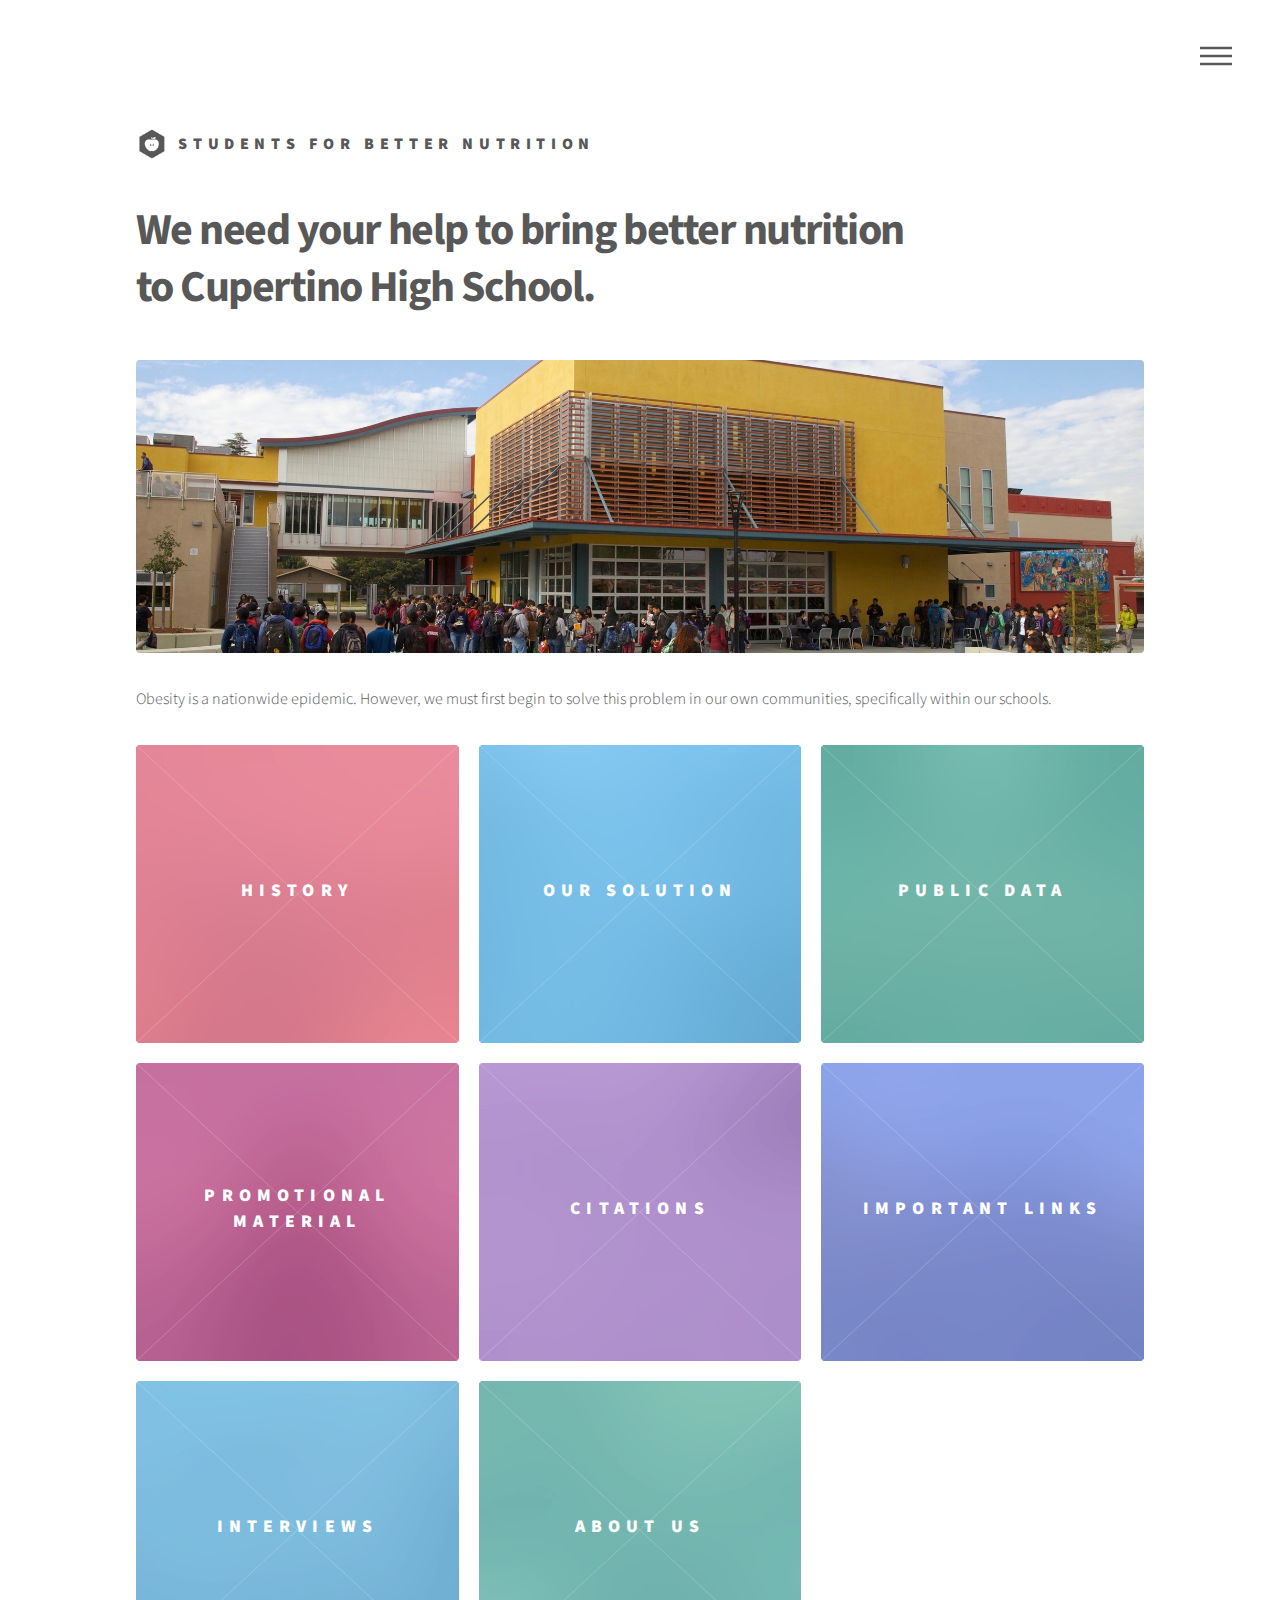
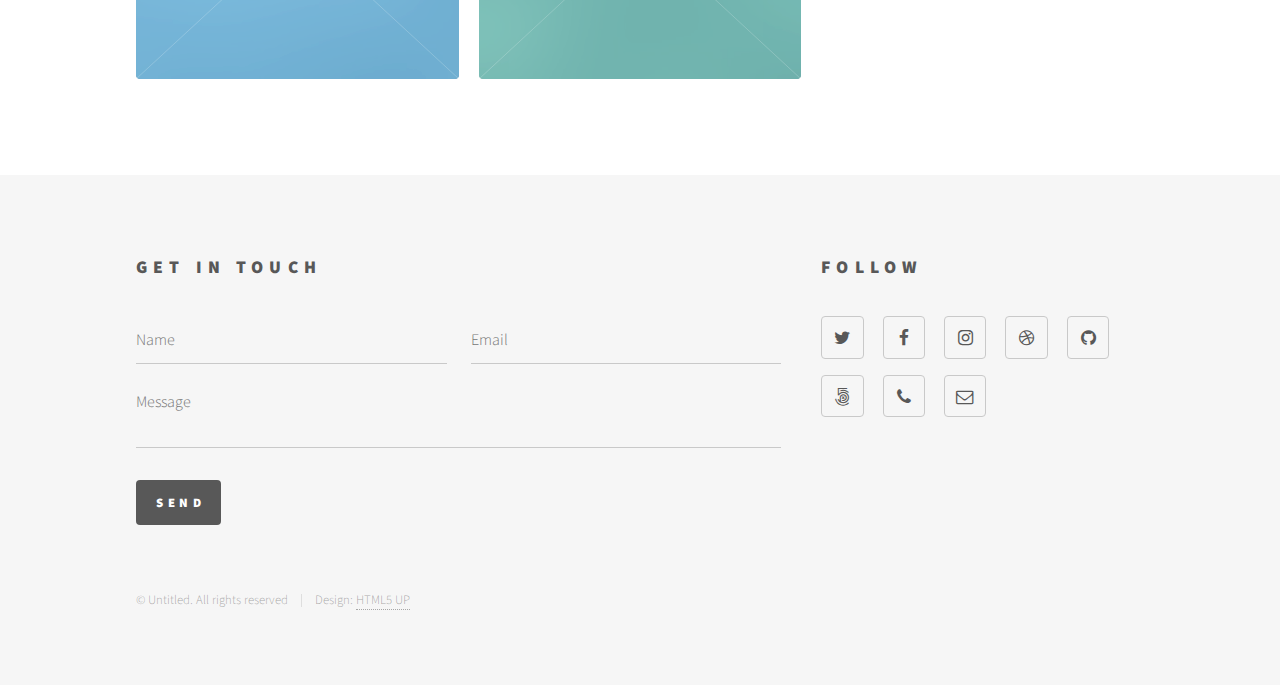
==== index.html @ 85dcbeb6 "first commit" ====
<!DOCTYPE HTML>
<!--
	Phantom by HTML5 UP
	html5up.net | @ajlkn
	Free for personal and commercial use under the CCA 3.0 license (html5up.net/license)
-->
<html>
	<head>
		<title>Students for Better Nutrition</title>
		<meta charset="utf-8" />
		<meta name="viewport" content="width=device-width, initial-scale=1, user-scalable=no" />
		<link rel="stylesheet" href="assets/css/main.css" />
		<noscript><link rel="stylesheet" href="assets/css/noscript.css" /></noscript>
	</head>
	<body class="is-preload">
		<!-- Wrapper -->
			<div id="wrapper">

				<!-- Header -->
					<header id="header">
						<div class="inner">

							<!-- Logo -->
								<a href="index.html" class="logo">
									<span class="symbol"><img src="images/logo.png" alt="" /></span><span class="title">Students for Better Nutrition</span>
								</a>

							<!-- Nav -->
								<nav>
									<ul>
										<li><a href="#menu">Menu</a></li>
									</ul>
								</nav>

						</div>
					</header>

				<!-- Menu -->
					<nav id="menu">
						<h2>Menu</h2>
						<ul>
							<li><a href="index.html">Home</a></li>
							<li><a href="generic.html">Ipsum veroeros</a></li>
							<li><a href="generic.html">Tempus etiam</a></li>
							<li><a href="generic.html">Consequat dolor</a></li>
							<li><a href="elements.html">Elements</a></li>
						</ul>
					</nav>

				<!-- Main -->
					<div id="main">
						<div class="inner">
							<header>
								<h1>We need your help to bring better nutrition<br />
								to Cupertino High School. </h1>
								<span class="image main"><img src="images/tino.jpg" alt="" /></span>
								<p>Obesity is a nationwide epidemic. However, we must first begin to solve this problem in our own communities, specifically within our schools.</p>
							</header>
							<section class="tiles">
								<article class="style1">
									<span class="image">
										<img src="images/pic01.jpg" alt="" />
									</span>
									<a href="generic.html">
										<h2>History</h2>
										<div class="content">
											<p>Even as a world leader, we fail to equip our schools with proper nutrition to ensure young, bright minds and bodies. Poor nutition is not a recent development in the United States.</p>
										</div>
									</a>
								</article>
								<article class="style2">
									<span class="image">
										<img src="images/pic02.jpg" alt="" />
									</span>
									<a href="generic.html">
										<h2>Our Solution</h2>
										<div class="content">
											<p>We present our plan to engage students in their own health and take control of their future.</p>
										</div>
									</a>
								</article>
								<article class="style3">
									<span class="image">
										<img src="images/pic03.jpg" alt="" />
									</span>
									<a href="generic.html">
										<h2>Public Data</h2>
										<div class="content">
											<p>Our polling data is public and paints a picture of why nutrition is a critical issue in our community.</p>
										</div>
									</a>
								</article>
								<article class="style4">
									<span class="image">
										<img src="images/pic04.jpg" alt="" />
									</span>
									<a href="generic.html">
										<h2>Promotional Material</h2>
										<div class="content">
											<p>Graphics, videos, and images to promote the engagement of good nutritional habits.</p>
										</div>
									</a>
								</article>
								<article class="style5">
									<span class="image">
										<img src="images/pic05.jpg" alt="" />
									</span>
									<a href="generic.html">
										<h2>Citations</h2>
										<div class="content">
											<p></p>
										</div>
									</a>
								</article>
								<article class="style6">
									<span class="image">
										<img src="images/pic06.jpg" alt="" />
									</span>
									<a href="generic.html">
										<h2>Important Links</h2>
										<div class="content">
											<p>Webpages that can keep you informed about this crisis.</p>
										</div>
									</a>
								</article>
								<article class="style2">
									<span class="image">
										<img src="images/pic07.jpg" alt="" />
									</span>
									<a href="generic.html">
										<h2>Interviews</h2>
										<div class="content">
											<p>Information from reputable sources about nutrition in Cupertino High School.</p>
										</div>
									</a>
								</article>
								<article class="style3">
									<span class="image">
										<img src="images/pic08.jpg" alt="" />
									</span>
									<a href="generic.html">
										<h2>About Us</h2>
										<div class="content">
											<p>The faces behind this civic initiative.</p>
										</div>
									</a>
								</article>
							</section>
						</div>
					</div>

				<!-- Footer -->
					<footer id="footer">
						<div class="inner">
							<section>
								<h2>Get in touch</h2>
								<form method="post" action="#">
									<div class="fields">
										<div class="field half">
											<input type="text" name="name" id="name" placeholder="Name" />
										</div>
										<div class="field half">
											<input type="email" name="email" id="email" placeholder="Email" />
										</div>
										<div class="field">
											<textarea name="message" id="message" placeholder="Message"></textarea>
										</div>
									</div>
									<ul class="actions">
										<li><input type="submit" value="Send" class="primary" /></li>
									</ul>
								</form>
							</section>
							<section>
								<h2>Follow</h2>
								<ul class="icons">
									<li><a href="#" class="icon style2 fa-twitter"><span class="label">Twitter</span></a></li>
									<li><a href="#" class="icon style2 fa-facebook"><span class="label">Facebook</span></a></li>
									<li><a href="#" class="icon style2 fa-instagram"><span class="label">Instagram</span></a></li>
									<li><a href="#" class="icon style2 fa-dribbble"><span class="label">Dribbble</span></a></li>
									<li><a href="#" class="icon style2 fa-github"><span class="label">GitHub</span></a></li>
									<li><a href="#" class="icon style2 fa-500px"><span class="label">500px</span></a></li>
									<li><a href="#" class="icon style2 fa-phone"><span class="label">Phone</span></a></li>
									<li><a href="#" class="icon style2 fa-envelope-o"><span class="label">Email</span></a></li>
								</ul>
							</section>
							<ul class="copyright">
								<li>&copy; Untitled. All rights reserved</li><li>Design: <a href="http://html5up.net">HTML5 UP</a></li>
							</ul>
						</div>
					</footer>

			</div>

		<!-- Scripts -->
			<script src="assets/js/jquery.min.js"></script>
			<script src="assets/js/browser.min.js"></script>
			<script src="assets/js/breakpoints.min.js"></script>
			<script src="assets/js/util.js"></script>
			<script src="assets/js/main.js"></script>

	</body>
</html>
---- assets/css/main.css ----
@import url(font-awesome.min.css);
@import url("https://fonts.googleapis.com/css?family=Source+Sans+Pro:300,700,900");

/*
	Phantom by HTML5 UP
	html5up.net | @ajlkn
	Free for personal and commercial use under the CCA 3.0 license (html5up.net/license)
*/

html, body, div, span, applet, object,
iframe, h1, h2, h3, h4, h5, h6, p, blockquote,
pre, a, abbr, acronym, address, big, cite,
code, del, dfn, em, img, ins, kbd, q, s, samp,
small, strike, strong, sub, sup, tt, var, b,
u, i, center, dl, dt, dd, ol, ul, li, fieldset,
form, label, legend, table, caption, tbody,
tfoot, thead, tr, th, td, article, aside,
canvas, details, embed, figure, figcaption,
footer, header, hgroup, menu, nav, output, ruby,
section, summary, time, mark, audio, video {
	margin: 0;
	padding: 0;
	border: 0;
	font-size: 100%;
	font: inherit;
	vertical-align: baseline;}

article, aside, details, figcaption, figure,
footer, header, hgroup, menu, nav, section {
	display: block;}

body {
	line-height: 1;
}

ol, ul {
	list-style: none;
}

blockquote, q {
	quotes: none;
}

	blockquote:before, blockquote:after, q:before, q:after {
		content: '';
		content: none;
	}

table {
	border-collapse: collapse;
	border-spacing: 0;
}

body {
	-webkit-text-size-adjust: none;
}

mark {
	background-color: transparent;
	color: inherit;
}

input::-moz-focus-inner {
	border: 0;
	padding: 0;
}

input, select, textarea {
	-moz-appearance: none;
	-webkit-appearance: none;
	-ms-appearance: none;
	appearance: none;
}

/* Basic */

	@-ms-viewport {
		width: device-width;
	}

	body {
		-ms-overflow-style: scrollbar;
	}

	@media screen and (max-width: 480px) {

		html, body {
			min-width: 320px;
		}

	}

	html {
		box-sizing: border-box;
	}

	*, *:before, *:after {
		box-sizing: inherit;
	}

	body {
		background: #ffffff;
	}

		body.is-preload *, body.is-preload *:before, body.is-preload *:after {
			-moz-animation: none !important;
			-webkit-animation: none !important;
			-ms-animation: none !important;
			animation: none !important;
			-moz-transition: none !important;
			-webkit-transition: none !important;
			-ms-transition: none !important;
			transition: none !important;
		}

/* Type */

	body, input, select, textarea {
		color: #585858;
		font-family: "Source Sans Pro", Helvetica, sans-serif;
		font-size: 16pt;
		font-weight: 300;
		line-height: 1.75;
	}

		@media screen and (max-width: 1680px) {

			body, input, select, textarea {
				font-size: 14pt;
			}

		}

		@media screen and (max-width: 1280px) {

			body, input, select, textarea {
				font-size: 12pt;
			}

		}

	a {
		-moz-transition: border-bottom-color 0.2s ease, color 0.2s ease;
		-webkit-transition: border-bottom-color 0.2s ease, color 0.2s ease;
		-ms-transition: border-bottom-color 0.2s ease, color 0.2s ease;
		transition: border-bottom-color 0.2s ease, color 0.2s ease;
		text-decoration: none;
		color: #585858;
		border-bottom: dotted 1px rgba(88, 88, 88, 0.5);
	}

		a:hover {
			border-bottom-color: transparent;
			color: #c23616 !important;
		}

	strong, b {
		font-weight: 900;
	}

	em, i {
		font-style: italic;
	}

	p {
		margin: 0 0 2em 0;
	}

	h1 {
		font-size: 2.75em;
		font-weight: 700;
		line-height: 1.3;
		margin: 0 0 1em 0;
		letter-spacing: -0.035em;
	}

		h1 a {
			color: inherit;
		}

		@media screen and (max-width: 736px) {

			h1 {
				font-size: 2em;
				margin: 0 0 1em 0;
			}

		}

		@media screen and (max-width: 360px) {

			h1 {
				font-size: 1.75em;
			}

		}

	h2, h3, h4, h5, h6 {
		font-weight: 900;
		line-height: 1.5;
		margin: 0 0 2em 0;
		text-transform: uppercase;
		letter-spacing: 0.35em;
	}

		h2 a, h3 a, h4 a, h5 a, h6 a {
			color: inherit;
		}

	h2 {
		font-size: 1.1em;
	}

	h3 {
		font-size: 1em;
	}

	h4 {
		font-size: 0.8em;
	}

	h5 {
		font-size: 0.8em;
	}

	h6 {
		font-size: 0.8em;
	}

	@media screen and (max-width: 980px) {

		h1 br, h2 br, h3 br, h4 br, h5 br, h6 br {
			display: none;
		}

	}

	@media screen and (max-width: 736px) {

		h2 {
			font-size: 1em;
		}

		h3 {
			font-size: 0.8em;
		}

	}

	sub {
		font-size: 0.8em;
		position: relative;
		top: 0.5em;
	}

	sup {
		font-size: 0.8em;
		position: relative;
		top: -0.5em;
	}

	blockquote {
		border-left: solid 4px #c9c9c9;
		font-style: italic;
		margin: 0 0 2em 0;
		padding: 0.5em 0 0.5em 2em;
	}

	code {
		background: rgba(144, 144, 144, 0.075);
		border-radius: 4px;
		border: solid 1px #c9c9c9;
		font-family: "Courier New", monospace;
		font-size: 0.9em;
		margin: 0 0.25em;
		padding: 0.25em 0.65em;
	}

	pre {
		-webkit-overflow-scrolling: touch;
		font-family: "Courier New", monospace;
		font-size: 0.9em;
		margin: 0 0 2em 0;
	}

		pre code {
			display: block;
			line-height: 1.75;
			padding: 1em 1.5em;
			overflow-x: auto;
		}

	hr {
		border: 0;
		border-bottom: solid 1px #c9c9c9;
		margin: 2em 0;
	}

		hr.major {
			margin: 3em 0;
		}

	.align-left {
		text-align: left;
	}

	.align-center {
		text-align: center;
	}

	.align-right {
		text-align: right;
	}

/* Row */

	.row {
		display: flex;
		flex-wrap: wrap;
		box-sizing: border-box;
		align-items: stretch;
	}

		.row > * {
			box-sizing: border-box;
		}

		.row.gtr-uniform > * > :last-child {
			margin-bottom: 0;
		}

		.row.aln-left {
			justify-content: flex-start;
		}

		.row.aln-center {
			justify-content: center;
		}

		.row.aln-right {
			justify-content: flex-end;
		}

		.row.aln-top {
			align-items: flex-start;
		}

		.row.aln-middle {
			align-items: center;
		}

		.row.aln-bottom {
			align-items: flex-end;
		}

		.row > .imp {
			order: -1;
		}

		.row > .col-1 {
			width: 8.3333333333%;
		}

		.row > .off-1 {
			margin-left: 8.3333333333%;
		}

		.row > .col-2 {
			width: 16.6666666667%;
		}

		.row > .off-2 {
			margin-left: 16.6666666667%;
		}

		.row > .col-3 {
			width: 25%;
		}

		.row > .off-3 {
			margin-left: 25%;
		}

		.row > .col-4 {
			width: 33.3333333333%;
		}

		.row > .off-4 {
			margin-left: 33.3333333333%;
		}

		.row > .col-5 {
			width: 41.6666666667%;
		}

		.row > .off-5 {
			margin-left: 41.6666666667%;
		}

		.row > .col-6 {
			width: 50%;
		}

		.row > .off-6 {
			margin-left: 50%;
		}

		.row > .col-7 {
			width: 58.3333333333%;
		}

		.row > .off-7 {
			margin-left: 58.3333333333%;
		}

		.row > .col-8 {
			width: 66.6666666667%;
		}

		.row > .off-8 {
			margin-left: 66.6666666667%;
		}

		.row > .col-9 {
			width: 75%;
		}

		.row > .off-9 {
			margin-left: 75%;
		}

		.row > .col-10 {
			width: 83.3333333333%;
		}

		.row > .off-10 {
			margin-left: 83.3333333333%;
		}

		.row > .col-11 {
			width: 91.6666666667%;
		}

		.row > .off-11 {
			margin-left: 91.6666666667%;
		}

		.row > .col-12 {
			width: 100%;
		}

		.row > .off-12 {
			margin-left: 100%;
		}

		.row.gtr-0 {
			margin-top: 0;
			margin-left: 0em;
		}

			.row.gtr-0 > * {
				padding: 0 0 0 0em;
			}

			.row.gtr-0.gtr-uniform {
				margin-top: 0em;
			}

				.row.gtr-0.gtr-uniform > * {
					padding-top: 0em;
				}

		.row.gtr-25 {
			margin-top: 0;
			margin-left: -0.5em;
		}

			.row.gtr-25 > * {
				padding: 0 0 0 0.5em;
			}

			.row.gtr-25.gtr-uniform {
				margin-top: -0.5em;
			}

				.row.gtr-25.gtr-uniform > * {
					padding-top: 0.5em;
				}

		.row.gtr-50 {
			margin-top: 0;
			margin-left: -1em;
		}

			.row.gtr-50 > * {
				padding: 0 0 0 1em;
			}

			.row.gtr-50.gtr-uniform {
				margin-top: -1em;
			}

				.row.gtr-50.gtr-uniform > * {
					padding-top: 1em;
				}

		.row {
			margin-top: 0;
			margin-left: -2em;
		}

			.row > * {
				padding: 0 0 0 2em;
			}

			.row.gtr-uniform {
				margin-top: -2em;
			}

				.row.gtr-uniform > * {
					padding-top: 2em;
				}

		.row.gtr-150 {
			margin-top: 0;
			margin-left: -3em;
		}

			.row.gtr-150 > * {
				padding: 0 0 0 3em;
			}

			.row.gtr-150.gtr-uniform {
				margin-top: -3em;
			}

				.row.gtr-150.gtr-uniform > * {
					padding-top: 3em;
				}

		.row.gtr-200 {
			margin-top: 0;
			margin-left: -4em;
		}

			.row.gtr-200 > * {
				padding: 0 0 0 4em;
			}

			.row.gtr-200.gtr-uniform {
				margin-top: -4em;
			}

				.row.gtr-200.gtr-uniform > * {
					padding-top: 4em;
				}

		@media screen and (max-width: 1680px) {

			.row {
				display: flex;
				flex-wrap: wrap;
				box-sizing: border-box;
				align-items: stretch;
			}

				.row > * {
					box-sizing: border-box;
				}

				.row.gtr-uniform > * > :last-child {
					margin-bottom: 0;
				}

				.row.aln-left {
					justify-content: flex-start;
				}

				.row.aln-center {
					justify-content: center;
				}

				.row.aln-right {
					justify-content: flex-end;
				}

				.row.aln-top {
					align-items: flex-start;
				}

				.row.aln-middle {
					align-items: center;
				}

				.row.aln-bottom {
					align-items: flex-end;
				}

				.row > .imp-xlarge {
					order: -1;
				}

				.row > .col-1-xlarge {
					width: 8.3333333333%;
				}

				.row > .off-1-xlarge {
					margin-left: 8.3333333333%;
				}

				.row > .col-2-xlarge {
					width: 16.6666666667%;
				}

				.row > .off-2-xlarge {
					margin-left: 16.6666666667%;
				}

				.row > .col-3-xlarge {
					width: 25%;
				}

				.row > .off-3-xlarge {
					margin-left: 25%;
				}

				.row > .col-4-xlarge {
					width: 33.3333333333%;
				}

				.row > .off-4-xlarge {
					margin-left: 33.3333333333%;
				}

				.row > .col-5-xlarge {
					width: 41.6666666667%;
				}

				.row > .off-5-xlarge {
					margin-left: 41.6666666667%;
				}

				.row > .col-6-xlarge {
					width: 50%;
				}

				.row > .off-6-xlarge {
					margin-left: 50%;
				}

				.row > .col-7-xlarge {
					width: 58.3333333333%;
				}

				.row > .off-7-xlarge {
					margin-left: 58.3333333333%;
				}

				.row > .col-8-xlarge {
					width: 66.6666666667%;
				}

				.row > .off-8-xlarge {
					margin-left: 66.6666666667%;
				}

				.row > .col-9-xlarge {
					width: 75%;
				}

				.row > .off-9-xlarge {
					margin-left: 75%;
				}

				.row > .col-10-xlarge {
					width: 83.3333333333%;
				}

				.row > .off-10-xlarge {
					margin-left: 83.3333333333%;
				}

				.row > .col-11-xlarge {
					width: 91.6666666667%;
				}

				.row > .off-11-xlarge {
					margin-left: 91.6666666667%;
				}

				.row > .col-12-xlarge {
					width: 100%;
				}

				.row > .off-12-xlarge {
					margin-left: 100%;
				}

				.row.gtr-0 {
					margin-top: 0;
					margin-left: 0em;
				}

					.row.gtr-0 > * {
						padding: 0 0 0 0em;
					}

					.row.gtr-0.gtr-uniform {
						margin-top: 0em;
					}

						.row.gtr-0.gtr-uniform > * {
							padding-top: 0em;
						}

				.row.gtr-25 {
					margin-top: 0;
					margin-left: -0.5em;
				}

					.row.gtr-25 > * {
						padding: 0 0 0 0.5em;
					}

					.row.gtr-25.gtr-uniform {
						margin-top: -0.5em;
					}

						.row.gtr-25.gtr-uniform > * {
							padding-top: 0.5em;
						}

				.row.gtr-50 {
					margin-top: 0;
					margin-left: -1em;
				}

					.row.gtr-50 > * {
						padding: 0 0 0 1em;
					}

					.row.gtr-50.gtr-uniform {
						margin-top: -1em;
					}

						.row.gtr-50.gtr-uniform > * {
							padding-top: 1em;
						}

				.row {
					margin-top: 0;
					margin-left: -2em;
				}

					.row > * {
						padding: 0 0 0 2em;
					}

					.row.gtr-uniform {
						margin-top: -2em;
					}

						.row.gtr-uniform > * {
							padding-top: 2em;
						}

				.row.gtr-150 {
					margin-top: 0;
					margin-left: -3em;
				}

					.row.gtr-150 > * {
						padding: 0 0 0 3em;
					}

					.row.gtr-150.gtr-uniform {
						margin-top: -3em;
					}

						.row.gtr-150.gtr-uniform > * {
							padding-top: 3em;
						}

				.row.gtr-200 {
					margin-top: 0;
					margin-left: -4em;
				}

					.row.gtr-200 > * {
						padding: 0 0 0 4em;
					}

					.row.gtr-200.gtr-uniform {
						margin-top: -4em;
					}

						.row.gtr-200.gtr-uniform > * {
							padding-top: 4em;
						}

		}

		@media screen and (max-width: 1280px) {

			.row {
				display: flex;
				flex-wrap: wrap;
				box-sizing: border-box;
				align-items: stretch;
			}

				.row > * {
					box-sizing: border-box;
				}

				.row.gtr-uniform > * > :last-child {
					margin-bottom: 0;
				}

				.row.aln-left {
					justify-content: flex-start;
				}

				.row.aln-center {
					justify-content: center;
				}

				.row.aln-right {
					justify-content: flex-end;
				}

				.row.aln-top {
					align-items: flex-start;
				}

				.row.aln-middle {
					align-items: center;
				}

				.row.aln-bottom {
					align-items: flex-end;
				}

				.row > .imp-large {
					order: -1;
				}

				.row > .col-1-large {
					width: 8.3333333333%;
				}

				.row > .off-1-large {
					margin-left: 8.3333333333%;
				}

				.row > .col-2-large {
					width: 16.6666666667%;
				}

				.row > .off-2-large {
					margin-left: 16.6666666667%;
				}

				.row > .col-3-large {
					width: 25%;
				}

				.row > .off-3-large {
					margin-left: 25%;
				}

				.row > .col-4-large {
					width: 33.3333333333%;
				}

				.row > .off-4-large {
					margin-left: 33.3333333333%;
				}

				.row > .col-5-large {
					width: 41.6666666667%;
				}

				.row > .off-5-large {
					margin-left: 41.6666666667%;
				}

				.row > .col-6-large {
					width: 50%;
				}

				.row > .off-6-large {
					margin-left: 50%;
				}

				.row > .col-7-large {
					width: 58.3333333333%;
				}

				.row > .off-7-large {
					margin-left: 58.3333333333%;
				}

				.row > .col-8-large {
					width: 66.6666666667%;
				}

				.row > .off-8-large {
					margin-left: 66.6666666667%;
				}

				.row > .col-9-large {
					width: 75%;
				}

				.row > .off-9-large {
					margin-left: 75%;
				}

				.row > .col-10-large {
					width: 83.3333333333%;
				}

				.row > .off-10-large {
					margin-left: 83.3333333333%;
				}

				.row > .col-11-large {
					width: 91.6666666667%;
				}

				.row > .off-11-large {
					margin-left: 91.6666666667%;
				}

				.row > .col-12-large {
					width: 100%;
				}

				.row > .off-12-large {
					margin-left: 100%;
				}

				.row.gtr-0 {
					margin-top: 0;
					margin-left: 0em;
				}

					.row.gtr-0 > * {
						padding: 0 0 0 0em;
					}

					.row.gtr-0.gtr-uniform {
						margin-top: 0em;
					}

						.row.gtr-0.gtr-uniform > * {
							padding-top: 0em;
						}

				.row.gtr-25 {
					margin-top: 0;
					margin-left: -0.5em;
				}

					.row.gtr-25 > * {
						padding: 0 0 0 0.5em;
					}

					.row.gtr-25.gtr-uniform {
						margin-top: -0.5em;
					}

						.row.gtr-25.gtr-uniform > * {
							padding-top: 0.5em;
						}

				.row.gtr-50 {
					margin-top: 0;
					margin-left: -1em;
				}

					.row.gtr-50 > * {
						padding: 0 0 0 1em;
					}

					.row.gtr-50.gtr-uniform {
						margin-top: -1em;
					}

						.row.gtr-50.gtr-uniform > * {
							padding-top: 1em;
						}

				.row {
					margin-top: 0;
					margin-left: -2em;
				}

					.row > * {
						padding: 0 0 0 2em;
					}

					.row.gtr-uniform {
						margin-top: -2em;
					}

						.row.gtr-uniform > * {
							padding-top: 2em;
						}

				.row.gtr-150 {
					margin-top: 0;
					margin-left: -3em;
				}

					.row.gtr-150 > * {
						padding: 0 0 0 3em;
					}

					.row.gtr-150.gtr-uniform {
						margin-top: -3em;
					}

						.row.gtr-150.gtr-uniform > * {
							padding-top: 3em;
						}

				.row.gtr-200 {
					margin-top: 0;
					margin-left: -4em;
				}

					.row.gtr-200 > * {
						padding: 0 0 0 4em;
					}

					.row.gtr-200.gtr-uniform {
						margin-top: -4em;
					}

						.row.gtr-200.gtr-uniform > * {
							padding-top: 4em;
						}

		}

		@media screen and (max-width: 980px) {

			.row {
				display: flex;
				flex-wrap: wrap;
				box-sizing: border-box;
				align-items: stretch;
			}

				.row > * {
					box-sizing: border-box;
				}

				.row.gtr-uniform > * > :last-child {
					margin-bottom: 0;
				}

				.row.aln-left {
					justify-content: flex-start;
				}

				.row.aln-center {
					justify-content: center;
				}

				.row.aln-right {
					justify-content: flex-end;
				}

				.row.aln-top {
					align-items: flex-start;
				}

				.row.aln-middle {
					align-items: center;
				}

				.row.aln-bottom {
					align-items: flex-end;
				}

				.row > .imp-medium {
					order: -1;
				}

				.row > .col-1-medium {
					width: 8.3333333333%;
				}

				.row > .off-1-medium {
					margin-left: 8.3333333333%;
				}

				.row > .col-2-medium {
					width: 16.6666666667%;
				}

				.row > .off-2-medium {
					margin-left: 16.6666666667%;
				}

				.row > .col-3-medium {
					width: 25%;
				}

				.row > .off-3-medium {
					margin-left: 25%;
				}

				.row > .col-4-medium {
					width: 33.3333333333%;
				}

				.row > .off-4-medium {
					margin-left: 33.3333333333%;
				}

				.row > .col-5-medium {
					width: 41.6666666667%;
				}

				.row > .off-5-medium {
					margin-left: 41.6666666667%;
				}

				.row > .col-6-medium {
					width: 50%;
				}

				.row > .off-6-medium {
					margin-left: 50%;
				}

				.row > .col-7-medium {
					width: 58.3333333333%;
				}

				.row > .off-7-medium {
					margin-left: 58.3333333333%;
				}

				.row > .col-8-medium {
					width: 66.6666666667%;
				}

				.row > .off-8-medium {
					margin-left: 66.6666666667%;
				}

				.row > .col-9-medium {
					width: 75%;
				}

				.row > .off-9-medium {
					margin-left: 75%;
				}

				.row > .col-10-medium {
					width: 83.3333333333%;
				}

				.row > .off-10-medium {
					margin-left: 83.3333333333%;
				}

				.row > .col-11-medium {
					width: 91.6666666667%;
				}

				.row > .off-11-medium {
					margin-left: 91.6666666667%;
				}

				.row > .col-12-medium {
					width: 100%;
				}

				.row > .off-12-medium {
					margin-left: 100%;
				}

				.row.gtr-0 {
					margin-top: 0;
					margin-left: 0em;
				}

					.row.gtr-0 > * {
						padding: 0 0 0 0em;
					}

					.row.gtr-0.gtr-uniform {
						margin-top: 0em;
					}

						.row.gtr-0.gtr-uniform > * {
							padding-top: 0em;
						}

				.row.gtr-25 {
					margin-top: 0;
					margin-left: -0.375em;
				}

					.row.gtr-25 > * {
						padding: 0 0 0 0.375em;
					}

					.row.gtr-25.gtr-uniform {
						margin-top: -0.375em;
					}

						.row.gtr-25.gtr-uniform > * {
							padding-top: 0.375em;
						}

				.row.gtr-50 {
					margin-top: 0;
					margin-left: -0.75em;
				}

					.row.gtr-50 > * {
						padding: 0 0 0 0.75em;
					}

					.row.gtr-50.gtr-uniform {
						margin-top: -0.75em;
					}

						.row.gtr-50.gtr-uniform > * {
							padding-top: 0.75em;
						}

				.row {
					margin-top: 0;
					margin-left: -1.5em;
				}

					.row > * {
						padding: 0 0 0 1.5em;
					}

					.row.gtr-uniform {
						margin-top: -1.5em;
					}

						.row.gtr-uniform > * {
							padding-top: 1.5em;
						}

				.row.gtr-150 {
					margin-top: 0;
					margin-left: -2.25em;
				}

					.row.gtr-150 > * {
						padding: 0 0 0 2.25em;
					}

					.row.gtr-150.gtr-uniform {
						margin-top: -2.25em;
					}

						.row.gtr-150.gtr-uniform > * {
							padding-top: 2.25em;
						}

				.row.gtr-200 {
					margin-top: 0;
					margin-left: -3em;
				}

					.row.gtr-200 > * {
						padding: 0 0 0 3em;
					}

					.row.gtr-200.gtr-uniform {
						margin-top: -3em;
					}

						.row.gtr-200.gtr-uniform > * {
							padding-top: 3em;
						}

		}

		@media screen and (max-width: 736px) {

			.row {
				display: flex;
				flex-wrap: wrap;
				box-sizing: border-box;
				align-items: stretch;
			}

				.row > * {
					box-sizing: border-box;
				}

				.row.gtr-uniform > * > :last-child {
					margin-bottom: 0;
				}

				.row.aln-left {
					justify-content: flex-start;
				}

				.row.aln-center {
					justify-content: center;
				}

				.row.aln-right {
					justify-content: flex-end;
				}

				.row.aln-top {
					align-items: flex-start;
				}

				.row.aln-middle {
					align-items: center;
				}

				.row.aln-bottom {
					align-items: flex-end;
				}

				.row > .imp-small {
					order: -1;
				}

				.row > .col-1-small {
					width: 8.3333333333%;
				}

				.row > .off-1-small {
					margin-left: 8.3333333333%;
				}

				.row > .col-2-small {
					width: 16.6666666667%;
				}

				.row > .off-2-small {
					margin-left: 16.6666666667%;
				}

				.row > .col-3-small {
					width: 25%;
				}

				.row > .off-3-small {
					margin-left: 25%;
				}

				.row > .col-4-small {
					width: 33.3333333333%;
				}

				.row > .off-4-small {
					margin-left: 33.3333333333%;
				}

				.row > .col-5-small {
					width: 41.6666666667%;
				}

				.row > .off-5-small {
					margin-left: 41.6666666667%;
				}

				.row > .col-6-small {
					width: 50%;
				}

				.row > .off-6-small {
					margin-left: 50%;
				}

				.row > .col-7-small {
					width: 58.3333333333%;
				}

				.row > .off-7-small {
					margin-left: 58.3333333333%;
				}

				.row > .col-8-small {
					width: 66.6666666667%;
				}

				.row > .off-8-small {
					margin-left: 66.6666666667%;
				}

				.row > .col-9-small {
					width: 75%;
				}

				.row > .off-9-small {
					margin-left: 75%;
				}

				.row > .col-10-small {
					width: 83.3333333333%;
				}

				.row > .off-10-small {
					margin-left: 83.3333333333%;
				}

				.row > .col-11-small {
					width: 91.6666666667%;
				}

				.row > .off-11-small {
					margin-left: 91.6666666667%;
				}

				.row > .col-12-small {
					width: 100%;
				}

				.row > .off-12-small {
					margin-left: 100%;
				}

				.row.gtr-0 {
					margin-top: 0;
					margin-left: 0em;
				}

					.row.gtr-0 > * {
						padding: 0 0 0 0em;
					}

					.row.gtr-0.gtr-uniform {
						margin-top: 0em;
					}

						.row.gtr-0.gtr-uniform > * {
							padding-top: 0em;
						}

				.row.gtr-25 {
					margin-top: 0;
					margin-left: -0.25em;
				}

					.row.gtr-25 > * {
						padding: 0 0 0 0.25em;
					}

					.row.gtr-25.gtr-uniform {
						margin-top: -0.25em;
					}

						.row.gtr-25.gtr-uniform > * {
							padding-top: 0.25em;
						}

				.row.gtr-50 {
					margin-top: 0;
					margin-left: -0.5em;
				}

					.row.gtr-50 > * {
						padding: 0 0 0 0.5em;
					}

					.row.gtr-50.gtr-uniform {
						margin-top: -0.5em;
					}

						.row.gtr-50.gtr-uniform > * {
							padding-top: 0.5em;
						}

				.row {
					margin-top: 0;
					margin-left: -1em;
				}

					.row > * {
						padding: 0 0 0 1em;
					}

					.row.gtr-uniform {
						margin-top: -1em;
					}

						.row.gtr-uniform > * {
							padding-top: 1em;
						}

				.row.gtr-150 {
					margin-top: 0;
					margin-left: -1.5em;
				}

					.row.gtr-150 > * {
						padding: 0 0 0 1.5em;
					}

					.row.gtr-150.gtr-uniform {
						margin-top: -1.5em;
					}

						.row.gtr-150.gtr-uniform > * {
							padding-top: 1.5em;
						}

				.row.gtr-200 {
					margin-top: 0;
					margin-left: -2em;
				}

					.row.gtr-200 > * {
						padding: 0 0 0 2em;
					}

					.row.gtr-200.gtr-uniform {
						margin-top: -2em;
					}

						.row.gtr-200.gtr-uniform > * {
							padding-top: 2em;
						}

		}

		@media screen and (max-width: 480px) {

			.row {
				display: flex;
				flex-wrap: wrap;
				box-sizing: border-box;
				align-items: stretch;
			}

				.row > * {
					box-sizing: border-box;
				}

				.row.gtr-uniform > * > :last-child {
					margin-bottom: 0;
				}

				.row.aln-left {
					justify-content: flex-start;
				}

				.row.aln-center {
					justify-content: center;
				}

				.row.aln-right {
					justify-content: flex-end;
				}

				.row.aln-top {
					align-items: flex-start;
				}

				.row.aln-middle {
					align-items: center;
				}

				.row.aln-bottom {
					align-items: flex-end;
				}

				.row > .imp-xsmall {
					order: -1;
				}

				.row > .col-1-xsmall {
					width: 8.3333333333%;
				}

				.row > .off-1-xsmall {
					margin-left: 8.3333333333%;
				}

				.row > .col-2-xsmall {
					width: 16.6666666667%;
				}

				.row > .off-2-xsmall {
					margin-left: 16.6666666667%;
				}

				.row > .col-3-xsmall {
					width: 25%;
				}

				.row > .off-3-xsmall {
					margin-left: 25%;
				}

				.row > .col-4-xsmall {
					width: 33.3333333333%;
				}

				.row > .off-4-xsmall {
					margin-left: 33.3333333333%;
				}

				.row > .col-5-xsmall {
					width: 41.6666666667%;
				}

				.row > .off-5-xsmall {
					margin-left: 41.6666666667%;
				}

				.row > .col-6-xsmall {
					width: 50%;
				}

				.row > .off-6-xsmall {
					margin-left: 50%;
				}

				.row > .col-7-xsmall {
					width: 58.3333333333%;
				}

				.row > .off-7-xsmall {
					margin-left: 58.3333333333%;
				}

				.row > .col-8-xsmall {
					width: 66.6666666667%;
				}

				.row > .off-8-xsmall {
					margin-left: 66.6666666667%;
				}

				.row > .col-9-xsmall {
					width: 75%;
				}

				.row > .off-9-xsmall {
					margin-left: 75%;
				}

				.row > .col-10-xsmall {
					width: 83.3333333333%;
				}

				.row > .off-10-xsmall {
					margin-left: 83.3333333333%;
				}

				.row > .col-11-xsmall {
					width: 91.6666666667%;
				}

				.row > .off-11-xsmall {
					margin-left: 91.6666666667%;
				}

				.row > .col-12-xsmall {
					width: 100%;
				}

				.row > .off-12-xsmall {
					margin-left: 100%;
				}

				.row.gtr-0 {
					margin-top: 0;
					margin-left: 0em;
				}

					.row.gtr-0 > * {
						padding: 0 0 0 0em;
					}

					.row.gtr-0.gtr-uniform {
						margin-top: 0em;
					}

						.row.gtr-0.gtr-uniform > * {
							padding-top: 0em;
						}

				.row.gtr-25 {
					margin-top: 0;
					margin-left: -0.25em;
				}

					.row.gtr-25 > * {
						padding: 0 0 0 0.25em;
					}

					.row.gtr-25.gtr-uniform {
						margin-top: -0.25em;
					}

						.row.gtr-25.gtr-uniform > * {
							padding-top: 0.25em;
						}

				.row.gtr-50 {
					margin-top: 0;
					margin-left: -0.5em;
				}

					.row.gtr-50 > * {
						padding: 0 0 0 0.5em;
					}

					.row.gtr-50.gtr-uniform {
						margin-top: -0.5em;
					}

						.row.gtr-50.gtr-uniform > * {
							padding-top: 0.5em;
						}

				.row {
					margin-top: 0;
					margin-left: -1em;
				}

					.row > * {
						padding: 0 0 0 1em;
					}

					.row.gtr-uniform {
						margin-top: -1em;
					}

						.row.gtr-uniform > * {
							padding-top: 1em;
						}

				.row.gtr-150 {
					margin-top: 0;
					margin-left: -1.5em;
				}

					.row.gtr-150 > * {
						padding: 0 0 0 1.5em;
					}

					.row.gtr-150.gtr-uniform {
						margin-top: -1.5em;
					}

						.row.gtr-150.gtr-uniform > * {
							padding-top: 1.5em;
						}

				.row.gtr-200 {
					margin-top: 0;
					margin-left: -2em;
				}

					.row.gtr-200 > * {
						padding: 0 0 0 2em;
					}

					.row.gtr-200.gtr-uniform {
						margin-top: -2em;
					}

						.row.gtr-200.gtr-uniform > * {
							padding-top: 2em;
						}

		}

/* Section/Article */

	section.special, article.special {
		text-align: center;
	}

	header p {
		margin-top: -1em;
	}

	@media screen and (max-width: 736px) {

		header p {
			margin-top: 0;
		}

	}

/* Icon */

	.icon {
		text-decoration: none;
		border-bottom: none;
		position: relative;
	}

		.icon:before {
			-moz-osx-font-smoothing: grayscale;
			-webkit-font-smoothing: antialiased;
			font-family: FontAwesome;
			font-style: normal;
			font-weight: normal;
			text-transform: none !important;
		}

		.icon > .label {
			display: none;
		}

		.icon.style2 {
			-moz-transition: background-color 0.2s ease-in-out, color 0.2s ease-in-out, border-color 0.2s ease-in-out;
			-webkit-transition: background-color 0.2s ease-in-out, color 0.2s ease-in-out, border-color 0.2s ease-in-out;
			-ms-transition: background-color 0.2s ease-in-out, color 0.2s ease-in-out, border-color 0.2s ease-in-out;
			transition: background-color 0.2s ease-in-out, color 0.2s ease-in-out, border-color 0.2s ease-in-out;
			background-color: transparent;
			border: solid 1px #c9c9c9;
			border-radius: 4px;
			width: 2.65em;
			height: 2.65em;
			display: inline-block;
			text-align: center;
			line-height: 2.65em;
			color: inherit;
		}

			.icon.style2:before {
				font-size: 1.1em;
			}

			.icon.style2:hover {
				color: #f2849e;
				border-color: #f2849e;
			}

			.icon.style2:active {
				background-color: rgba(242, 132, 158, 0.1);
			}

/* List */

	ol {
		list-style: decimal;
		margin: 0 0 2em 0;
		padding-left: 1.25em;
	}

		ol li {
			padding-left: 0.25em;
		}

	ul {
		list-style: disc;
		margin: 0 0 2em 0;
		padding-left: 1em;
	}

		ul li {
			padding-left: 0.5em;
		}

		ul.alt {
			list-style: none;
			padding-left: 0;
		}

			ul.alt li {
				border-top: solid 1px #c9c9c9;
				padding: 0.5em 0;
			}

				ul.alt li:first-child {
					border-top: 0;
					padding-top: 0;
				}

	dl {
		margin: 0 0 2em 0;
	}

		dl dt {
			display: block;
			font-weight: 900;
			margin: 0 0 1em 0;
		}

		dl dd {
			margin-left: 2em;
		}

/* Actions */

	ul.actions {
		display: -moz-flex;
		display: -webkit-flex;
		display: -ms-flex;
		display: flex;
		cursor: default;
		list-style: none;
		margin-left: -1em;
		padding-left: 0;
	}

		ul.actions li {
			padding: 0 0 0 1em;
			vertical-align: middle;
		}

		ul.actions.special {
			-moz-justify-content: center;
			-webkit-justify-content: center;
			-ms-justify-content: center;
			justify-content: center;
			width: 100%;
			margin-left: 0;
		}

			ul.actions.special li:first-child {
				padding-left: 0;
			}

		ul.actions.stacked {
			-moz-flex-direction: column;
			-webkit-flex-direction: column;
			-ms-flex-direction: column;
			flex-direction: column;
			margin-left: 0;
		}

			ul.actions.stacked li {
				padding: 1.3em 0 0 0;
			}

				ul.actions.stacked li:first-child {
					padding-top: 0;
				}

		ul.actions.fit {
			width: calc(100% + 1em);
		}

			ul.actions.fit li {
				-moz-flex-grow: 1;
				-webkit-flex-grow: 1;
				-ms-flex-grow: 1;
				flex-grow: 1;
				-moz-flex-shrink: 1;
				-webkit-flex-shrink: 1;
				-ms-flex-shrink: 1;
				flex-shrink: 1;
				width: 100%;
			}

				ul.actions.fit li > * {
					width: 100%;
				}

			ul.actions.fit.stacked {
				width: 100%;
			}

		@media screen and (max-width: 480px) {

			ul.actions:not(.fixed) {
				-moz-flex-direction: column;
				-webkit-flex-direction: column;
				-ms-flex-direction: column;
				flex-direction: column;
				margin-left: 0;
				width: 100% !important;
			}

				ul.actions:not(.fixed) li {
					-moz-flex-grow: 1;
					-webkit-flex-grow: 1;
					-ms-flex-grow: 1;
					flex-grow: 1;
					-moz-flex-shrink: 1;
					-webkit-flex-shrink: 1;
					-ms-flex-shrink: 1;
					flex-shrink: 1;
					padding: 1em 0 0 0;
					text-align: center;
					width: 100%;
				}

					ul.actions:not(.fixed) li > * {
						width: 100%;
					}

					ul.actions:not(.fixed) li:first-child {
						padding-top: 0;
					}

					ul.actions:not(.fixed) li input[type="submit"],
					ul.actions:not(.fixed) li input[type="reset"],
					ul.actions:not(.fixed) li input[type="button"],
					ul.actions:not(.fixed) li button,
					ul.actions:not(.fixed) li .button {
						width: 100%;
					}

						ul.actions:not(.fixed) li input[type="submit"].icon:before,
						ul.actions:not(.fixed) li input[type="reset"].icon:before,
						ul.actions:not(.fixed) li input[type="button"].icon:before,
						ul.actions:not(.fixed) li button.icon:before,
						ul.actions:not(.fixed) li .button.icon:before {
							margin-left: -0.5rem;
						}

		}

/* Icons */

	ul.icons {
		cursor: default;
		list-style: none;
		padding-left: 0;
		margin: -1em 0 2em -1em;
	}

		ul.icons li {
			display: inline-block;
			padding: 1em 0 0 1em;
		}

/* Form */

	form {
		margin: 0 0 2em 0;
		overflow-x: hidden;
	}

		form > :last-child {
			margin-bottom: 0;
		}

		form > .fields {
			display: -moz-flex;
			display: -webkit-flex;
			display: -ms-flex;
			display: flex;
			-moz-flex-wrap: wrap;
			-webkit-flex-wrap: wrap;
			-ms-flex-wrap: wrap;
			flex-wrap: wrap;
			width: calc(100% + 3em);
			margin: -1.5em 0 2em -1.5em;
		}

			form > .fields > .field {
				-moz-flex-grow: 0;
				-webkit-flex-grow: 0;
				-ms-flex-grow: 0;
				flex-grow: 0;
				-moz-flex-shrink: 0;
				-webkit-flex-shrink: 0;
				-ms-flex-shrink: 0;
				flex-shrink: 0;
				padding: 1.5em 0 0 1.5em;
				width: calc(100% - 1.5em);
			}

				form > .fields > .field.half {
					width: calc(50% - 0.75em);
				}

				form > .fields > .field.third {
					width: calc(100%/3 - 0.5em);
				}

				form > .fields > .field.quarter {
					width: calc(25% - 0.375em);
				}

		@media screen and (max-width: 480px) {

			form > .fields {
				width: calc(100% + 3em);
				margin: -1.5em 0 2em -1.5em;
			}

				form > .fields > .field {
					padding: 1.5em 0 0 1.5em;
					width: calc(100% - 1.5em);
				}

					form > .fields > .field.half {
						width: calc(100% - 1.5em);
					}

					form > .fields > .field.third {
						width: calc(100% - 1.5em);
					}

					form > .fields > .field.quarter {
						width: calc(100% - 1.5em);
					}

		}

	label {
		display: block;
		font-size: 0.9em;
		font-weight: 900;
		margin: 0 0 1em 0;
	}

	input[type="text"],
	input[type="password"],
	input[type="email"],
	input[type="tel"],
	select,
	textarea {
		-moz-appearance: none;
		-webkit-appearance: none;
		-ms-appearance: none;
		appearance: none;
		background-color: transparent;
		border: none;
		border-radius: 0;
		border-bottom: solid 1px #c9c9c9;
		color: inherit;
		display: block;
		outline: 0;
		padding: 0;
		text-decoration: none;
		width: 100%;
	}

		input[type="text"]:invalid,
		input[type="password"]:invalid,
		input[type="email"]:invalid,
		input[type="tel"]:invalid,
		select:invalid,
		textarea:invalid {
			box-shadow: none;
		}

		input[type="text"]:focus,
		input[type="password"]:focus,
		input[type="email"]:focus,
		input[type="tel"]:focus,
		select:focus,
		textarea:focus {
			border-bottom-color: #f2849e;
			box-shadow: inset 0 -1px 0 0 #f2849e;
		}

	select {
		background-image: url("data:image/svg+xml;charset=utf8,%3Csvg xmlns='http://www.w3.org/2000/svg' width='40' height='40' preserveAspectRatio='none' viewBox='0 0 40 40'%3E%3Cpath d='M9.4,12.3l10.4,10.4l10.4-10.4c0.2-0.2,0.5-0.4,0.9-0.4c0.3,0,0.6,0.1,0.9,0.4l3.3,3.3c0.2,0.2,0.4,0.5,0.4,0.9 c0,0.4-0.1,0.6-0.4,0.9L20.7,31.9c-0.2,0.2-0.5,0.4-0.9,0.4c-0.3,0-0.6-0.1-0.9-0.4L4.3,17.3c-0.2-0.2-0.4-0.5-0.4-0.9 c0-0.4,0.1-0.6,0.4-0.9l3.3-3.3c0.2-0.2,0.5-0.4,0.9-0.4S9.1,12.1,9.4,12.3z' fill='%23c9c9c9' /%3E%3C/svg%3E");
		background-size: 1.25rem;
		background-repeat: no-repeat;
		background-position: calc(100% - 1rem) center;
		height: 3em;
		padding-right: 3em;
		text-overflow: ellipsis;
	}

		select option {
			background: #ffffff;
		}

		select:focus::-ms-value {
			background-color: transparent;
		}

		select::-ms-expand {
			display: none;
		}

	input[type="text"],
	input[type="password"],
	input[type="email"],
	select {
		height: 3em;
	}

	textarea {
		padding: 0;
		min-height: 3.75em;
	}

	input[type="checkbox"],
	input[type="radio"] {
		-moz-appearance: none;
		-webkit-appearance: none;
		-ms-appearance: none;
		appearance: none;
		display: block;
		float: left;
		margin-right: -2em;
		opacity: 0;
		width: 1em;
		z-index: -1;
	}

		input[type="checkbox"] + label,
		input[type="radio"] + label {
			text-decoration: none;
			color: #585858;
			cursor: pointer;
			display: inline-block;
			font-size: 1em;
			font-weight: 300;
			padding-left: 2.55em;
			padding-right: 0.75em;
			position: relative;
		}

			input[type="checkbox"] + label:before,
			input[type="radio"] + label:before {
				-moz-osx-font-smoothing: grayscale;
				-webkit-font-smoothing: antialiased;
				font-family: FontAwesome;
				font-style: normal;
				font-weight: normal;
				text-transform: none !important;
			}

			input[type="checkbox"] + label:before,
			input[type="radio"] + label:before {
				border-radius: 4px;
				border: solid 1px #c9c9c9;
				content: '';
				display: inline-block;
				height: 1.8em;
				left: 0;
				line-height: 1.725em;
				position: absolute;
				text-align: center;
				top: 0;
				width: 1.8em;
			}

		input[type="checkbox"]:checked + label:before,
		input[type="radio"]:checked + label:before {
			background: #585858;
			border-color: #585858;
			color: #ffffff;
			content: '\f00c';
		}

		input[type="checkbox"]:focus + label:before,
		input[type="radio"]:focus + label:before {
			border-color: #f2849e;
			box-shadow: 0 0 0 1px #f2849e;
		}

	input[type="checkbox"] + label:before {
		border-radius: 4px;
	}

	input[type="radio"] + label:before {
		border-radius: 100%;
	}

/* Box */

	.box {
		border-radius: 4px;
		border: solid 1px #c9c9c9;
		margin-bottom: 2em;
		padding: 1.5em;
	}

		.box > :last-child,
		.box > :last-child > :last-child,
		.box > :last-child > :last-child > :last-child {
			margin-bottom: 0;
		}

		.box.alt {
			border: 0;
			border-radius: 0;
			padding: 0;
		}

/* Image */

	.image {
		border-radius: 4px;
		border: 0;
		display: inline-block;
		position: relative;
	}

		.image img {
			border-radius: 4px;
			display: block;
		}

		.image.left, .image.right {
			max-width: 40%;
		}

			.image.left img, .image.right img {
				width: 100%;
			}

		.image.left {
			float: left;
			padding: 0 1.5em 1em 0;
			top: 0.25em;
		}

		.image.right {
			float: right;
			padding: 0 0 1em 1.5em;
			top: 0.25em;
		}

		.image.fit {
			display: block;
			margin: 0 0 2em 0;
			width: 100%;
		}

			.image.fit img {
				width: 100%;
			}

		.image.main {
			display: block;
			margin: 0 0 3em 0;
			width: 100%;
		}

			.image.main img {
				width: 100%;
			}

			@media screen and (max-width: 736px) {

				.image.main {
					margin: 0 0 2em 0;
				}

			}

/* Table */

	.table-wrapper {
		-webkit-overflow-scrolling: touch;
		overflow-x: auto;
	}

	table {
		margin: 0 0 2em 0;
		width: 100%;
	}

		table tbody tr {
			border: solid 1px #c9c9c9;
			border-left: 0;
			border-right: 0;
		}

			table tbody tr:nth-child(2n + 1) {
				background-color: rgba(144, 144, 144, 0.075);
			}

		table td {
			padding: 0.75em 0.75em;
		}

		table th {
			font-size: 0.9em;
			font-weight: 900;
			padding: 0 0.75em 0.75em 0.75em;
			text-align: left;
		}

		table thead {
			border-bottom: solid 2px #c9c9c9;
		}

		table tfoot {
			border-top: solid 2px #c9c9c9;
		}

		table.alt {
			border-collapse: separate;
		}

			table.alt tbody tr td {
				border: solid 1px #c9c9c9;
				border-left-width: 0;
				border-top-width: 0;
			}

				table.alt tbody tr td:first-child {
					border-left-width: 1px;
				}

			table.alt tbody tr:first-child td {
				border-top-width: 1px;
			}

			table.alt thead {
				border-bottom: 0;
			}

			table.alt tfoot {
				border-top: 0;
			}

/* Button */

	input[type="submit"],
	input[type="reset"],
	input[type="button"],
	button,
	.button {
		-moz-appearance: none;
		-webkit-appearance: none;
		-ms-appearance: none;
		appearance: none;
		-moz-transition: background-color 0.2s ease-in-out, color 0.2s ease-in-out, box-shadow 0.2s ease-in-out;
		-webkit-transition: background-color 0.2s ease-in-out, color 0.2s ease-in-out, box-shadow 0.2s ease-in-out;
		-ms-transition: background-color 0.2s ease-in-out, color 0.2s ease-in-out, box-shadow 0.2s ease-in-out;
		transition: background-color 0.2s ease-in-out, color 0.2s ease-in-out, box-shadow 0.2s ease-in-out;
		background-color: transparent;
		border-radius: 4px;
		border: 0;
		box-shadow: inset 0 0 0 2px #585858;
		color: #585858 !important;
		cursor: pointer;
		display: inline-block;
		font-size: 0.8em;
		font-weight: 900;
		height: 3.5em;
		letter-spacing: 0.35em;
		line-height: 3.45em;
		overflow: hidden;
		padding: 0 1.25em 0 1.6em;
		text-align: center;
		text-decoration: none;
		text-overflow: ellipsis;
		text-transform: uppercase;
		white-space: nowrap;
	}

		input[type="submit"].icon:before,
		input[type="reset"].icon:before,
		input[type="button"].icon:before,
		button.icon:before,
		.button.icon:before {
			margin-right: 0.5em;
		}

		input[type="submit"].fit,
		input[type="reset"].fit,
		input[type="button"].fit,
		button.fit,
		.button.fit {
			width: 100%;
		}

		input[type="submit"]:hover,
		input[type="reset"]:hover,
		input[type="button"]:hover,
		button:hover,
		.button:hover {
			color: #f2849e !important;
			box-shadow: inset 0 0 0 2px #f2849e;
		}

		input[type="submit"]:active,
		input[type="reset"]:active,
		input[type="button"]:active,
		button:active,
		.button:active {
			background-color: rgba(242, 132, 158, 0.1);
		}

		input[type="submit"].small,
		input[type="reset"].small,
		input[type="button"].small,
		button.small,
		.button.small {
			font-size: 0.6em;
		}

		input[type="submit"].large,
		input[type="reset"].large,
		input[type="button"].large,
		button.large,
		.button.large {
			font-size: 1em;
		}

		input[type="submit"].primary,
		input[type="reset"].primary,
		input[type="button"].primary,
		button.primary,
		.button.primary {
			box-shadow: none;
			background-color: #585858;
			color: #ffffff !important;
		}

			input[type="submit"].primary:hover,
			input[type="reset"].primary:hover,
			input[type="button"].primary:hover,
			button.primary:hover,
			.button.primary:hover {
				background-color: #f2849e;
			}

			input[type="submit"].primary:active,
			input[type="reset"].primary:active,
			input[type="button"].primary:active,
			button.primary:active,
			.button.primary:active {
				background-color: #ee5f81;
			}

		input[type="submit"].disabled, input[type="submit"]:disabled,
		input[type="reset"].disabled,
		input[type="reset"]:disabled,
		input[type="button"].disabled,
		input[type="button"]:disabled,
		button.disabled,
		button:disabled,
		.button.disabled,
		.button:disabled {
			pointer-events: none;
			opacity: 0.25;
		}

/* Tiles */

	.tiles {
		display: -moz-flex;
		display: -webkit-flex;
		display: -ms-flex;
		display: flex;
		-moz-flex-wrap: wrap;
		-webkit-flex-wrap: wrap;
		-ms-flex-wrap: wrap;
		flex-wrap: wrap;
		postiion: relative;
		margin: -2.5em 0 0 -2.5em;
	}

		.tiles article {
			-moz-transition: -moz-transform 0.5s ease, opacity 0.5s ease;
			-webkit-transition: -webkit-transform 0.5s ease, opacity 0.5s ease;
			-ms-transition: -ms-transform 0.5s ease, opacity 0.5s ease;
			transition: transform 0.5s ease, opacity 0.5s ease;
			position: relative;
			width: calc(33.3333333333% - 2.5em);
			margin: 2.5em 0 0 2.5em;
		}

			.tiles article > .image {
				-moz-transition: -moz-transform 0.5s ease;
				-webkit-transition: -webkit-transform 0.5s ease;
				-ms-transition: -ms-transform 0.5s ease;
				transition: transform 0.5s ease;
				position: relative;
				display: block;
				width: 100%;
				border-radius: 4px;
				overflow: hidden;
			}

				.tiles article > .image img {
					display: block;
					width: 100%;
				}

				.tiles article > .image:before {
					pointer-events: none;
					-moz-transition: background-color 0.5s ease, opacity 0.5s ease;
					-webkit-transition: background-color 0.5s ease, opacity 0.5s ease;
					-ms-transition: background-color 0.5s ease, opacity 0.5s ease;
					transition: background-color 0.5s ease, opacity 0.5s ease;
					content: '';
					display: block;
					position: absolute;
					top: 0;
					left: 0;
					width: 100%;
					height: 100%;
					opacity: 1.0;
					z-index: 1;
					opacity: 0.8;
				}

				.tiles article > .image:after {
					pointer-events: none;
					-moz-transition: opacity 0.5s ease;
					-webkit-transition: opacity 0.5s ease;
					-ms-transition: opacity 0.5s ease;
					transition: opacity 0.5s ease;
					content: '';
					display: block;
					position: absolute;
					top: 0;
					left: 0;
					width: 100%;
					height: 100%;
					background-image: url("data:image/svg+xml;charset=utf8,%3Csvg xmlns='http://www.w3.org/2000/svg' width='100' height='100' viewBox='0 0 100 100' preserveAspectRatio='none'%3E%3Cstyle%3Eline %7B stroke-width: 0.25px%3B stroke: %23ffffff%3B %7D%3C/style%3E%3Cline x1='0' y1='0' x2='100' y2='100' /%3E%3Cline x1='100' y1='0' x2='0' y2='100' /%3E%3C/svg%3E");
					background-position: center;
					background-repeat: no-repeat;
					background-size: 100% 100%;
					opacity: 0.25;
					z-index: 2;
				}

			.tiles article > a {
				display: -moz-flex;
				display: -webkit-flex;
				display: -ms-flex;
				display: flex;
				-moz-flex-direction: column;
				-webkit-flex-direction: column;
				-ms-flex-direction: column;
				flex-direction: column;
				-moz-align-items: center;
				-webkit-align-items: center;
				-ms-align-items: center;
				align-items: center;
				-moz-justify-content: center;
				-webkit-justify-content: center;
				-ms-justify-content: center;
				justify-content: center;
				-moz-transition: background-color 0.5s ease, -moz-transform 0.5s ease;
				-webkit-transition: background-color 0.5s ease, -webkit-transform 0.5s ease;
				-ms-transition: background-color 0.5s ease, -ms-transform 0.5s ease;
				transition: background-color 0.5s ease, transform 0.5s ease;
				position: absolute;
				top: 0;
				left: 0;
				width: 100%;
				height: 100%;
				padding: 1em;
				border-radius: 4px;
				border-bottom: 0;
				color: #ffffff;
				text-align: center;
				text-decoration: none;
				z-index: 3;
			}

				.tiles article > a > :last-child {
					margin: 0;
				}

				.tiles article > a:hover {
					color: #ffffff !important;
				}

				.tiles article > a h2 {
					margin: 0;
				}

				.tiles article > a .content {
					-moz-transition: max-height 0.5s ease, opacity 0.5s ease;
					-webkit-transition: max-height 0.5s ease, opacity 0.5s ease;
					-ms-transition: max-height 0.5s ease, opacity 0.5s ease;
					transition: max-height 0.5s ease, opacity 0.5s ease;
					width: 100%;
					max-height: 0;
					line-height: 1.5;
					margin-top: 0.35em;
					opacity: 0;
				}

					.tiles article > a .content > :last-child {
						margin-bottom: 0;
					}

			.tiles article.style1 > .image:before {
				background-color: #f2849e;
			}

			.tiles article.style2 > .image:before {
				background-color: #7ecaf6;
			}

			.tiles article.style3 > .image:before {
				background-color: #7bd0c1;
			}

			.tiles article.style4 > .image:before {
				background-color: #c75b9b;
			}

			.tiles article.style5 > .image:before {
				background-color: #ae85ca;
			}

			.tiles article.style6 > .image:before {
				background-color: #8499e7;
			}

			body:not(.is-touch) .tiles article:hover > .image {
				-moz-transform: scale(1.1);
				-webkit-transform: scale(1.1);
				-ms-transform: scale(1.1);
				transform: scale(1.1);
			}

				body:not(.is-touch) .tiles article:hover > .image:before {
					background-color: #333333;
					opacity: 0.35;
				}

				body:not(.is-touch) .tiles article:hover > .image:after {
					opacity: 0;
				}

			body:not(.is-touch) .tiles article:hover .content {
				max-height: 15em;
				opacity: 1;
			}

		* + .tiles {
			margin-top: 2em;
		}

		body.is-preload .tiles article {
			-moz-transform: scale(0.9);
			-webkit-transform: scale(0.9);
			-ms-transform: scale(0.9);
			transform: scale(0.9);
			opacity: 0;
		}

		body.is-touch .tiles article .content {
			max-height: 15em;
			opacity: 1;
		}

		@media screen and (max-width: 1280px) {

			.tiles {
				margin: -1.25em 0 0 -1.25em;
			}

				.tiles article {
					width: calc(33.3333333333% - 1.25em);
					margin: 1.25em 0 0 1.25em;
				}

		}

		@media screen and (max-width: 980px) {

			.tiles {
				margin: -2.5em 0 0 -2.5em;
			}

				.tiles article {
					width: calc(50% - 2.5em);
					margin: 2.5em 0 0 2.5em;
				}

		}

		@media screen and (max-width: 736px) {

			.tiles {
				margin: -1.25em 0 0 -1.25em;
			}

				.tiles article {
					width: calc(50% - 1.25em);
					margin: 1.25em 0 0 1.25em;
				}

					.tiles article:hover > .image {
						-moz-transform: scale(1.0);
						-webkit-transform: scale(1.0);
						-ms-transform: scale(1.0);
						transform: scale(1.0);
					}

		}

		@media screen and (max-width: 480px) {

			.tiles {
				margin: 0;
			}

				.tiles article {
					width: 100%;
					margin: 1.25em 0 0 0;
				}

		}

/* Header */

	#header {
		padding: 8em 0 0.1em 0 ;
	}

		#header .logo {
			display: block;
			border-bottom: 0;
			color: inherit;
			font-weight: 900;
			letter-spacing: 0.35em;
			margin: 0 0 2.5em 0;
			text-decoration: none;
			text-transform: uppercase;
			display: inline-block;
		}

			#header .logo > * {
				display: inline-block;
				vertical-align: middle;
			}

			#header .logo .symbol {
				margin-right: 0.65em;
			}

				#header .logo .symbol img {
					display: block;
					width: 2em;
					height: 2em;
				}

		#header nav {
			position: fixed;
			right: 2em;
			top: 2em;
			z-index: 10000;
		}

			#header nav ul {
				display: -moz-flex;
				display: -webkit-flex;
				display: -ms-flex;
				display: flex;
				-moz-align-items: center;
				-webkit-align-items: center;
				-ms-align-items: center;
				align-items: center;
				list-style: none;
				margin: 0;
				padding: 0;
			}

				#header nav ul li {
					display: block;
					padding: 0;
				}

					#header nav ul li a {
						display: block;
						position: relative;
						height: 3em;
						line-height: 3em;
						padding: 0 1.5em;
						background-color: rgba(255, 255, 255, 0.5);
						border-radius: 4px;
						border: 0;
						font-size: 0.8em;
						font-weight: 900;
						letter-spacing: 0.35em;
						text-transform: uppercase;
					}

					#header nav ul li a[href="#menu"] {
						-webkit-tap-highlight-color: transparent;
						width: 4em;
						text-indent: 4em;
						font-size: 1em;
						overflow: hidden;
						padding: 0;
						white-space: nowrap;
					}

						#header nav ul li a[href="#menu"]:before, #header nav ul li a[href="#menu"]:after {
							-moz-transition: opacity 0.2s ease;
							-webkit-transition: opacity 0.2s ease;
							-ms-transition: opacity 0.2s ease;
							transition: opacity 0.2s ease;
							content: '';
							display: block;
							position: absolute;
							top: 0;
							left: 0;
							width: 100%;
							height: 100%;
							background-position: center;
							background-repeat: no-repeat;
							background-size: 2em 2em;
						}

						#header nav ul li a[href="#menu"]:before {
							background-image: url("data:image/svg+xml;charset=utf8,%3Csvg xmlns='http://www.w3.org/2000/svg' width='100' height='100' viewBox='0 0 100 100' preserveAspectRatio='none'%3E%3Cstyle%3Eline %7B stroke-width: 8px%3B stroke: %23f2849e%3B %7D%3C/style%3E%3Cline x1='0' y1='25' x2='100' y2='25' /%3E%3Cline x1='0' y1='50' x2='100' y2='50' /%3E%3Cline x1='0' y1='75' x2='100' y2='75' /%3E%3C/svg%3E");
							opacity: 0;
						}

						#header nav ul li a[href="#menu"]:after {
							background-image: url("data:image/svg+xml;charset=utf8,%3Csvg xmlns='http://www.w3.org/2000/svg' width='100' height='100' viewBox='0 0 100 100' preserveAspectRatio='none'%3E%3Cstyle%3Eline %7B stroke-width: 8px%3B stroke: %23585858%3B %7D%3C/style%3E%3Cline x1='0' y1='25' x2='100' y2='25' /%3E%3Cline x1='0' y1='50' x2='100' y2='50' /%3E%3Cline x1='0' y1='75' x2='100' y2='75' /%3E%3C/svg%3E");
							opacity: 1;
						}

						#header nav ul li a[href="#menu"]:hover:before {
							opacity: 1;
						}

						#header nav ul li a[href="#menu"]:hover:after {
							opacity: 0;
						}

		@media screen and (max-width: 736px) {

			#header {
				padding: 4em 0 0.1em 0 ;
			}

				#header nav {
					right: 0.5em;
					top: 0.5em;
				}

					#header nav ul li a[href="#menu"]:before, #header nav ul li a[href="#menu"]:after {
						background-size: 1.5em 1.5em;
					}

		}

/* Menu */

	#wrapper {
		-moz-transition: opacity 0.45s ease;
		-webkit-transition: opacity 0.45s ease;
		-ms-transition: opacity 0.45s ease;
		transition: opacity 0.45s ease;
		opacity: 1;
	}

	#menu {
		-moz-transform: translateX(22em);
		-webkit-transform: translateX(22em);
		-ms-transform: translateX(22em);
		transform: translateX(22em);
		-moz-transition: -moz-transform 0.45s ease, visibility 0.45s;
		-webkit-transition: -webkit-transform 0.45s ease, visibility 0.45s;
		-ms-transition: -ms-transform 0.45s ease, visibility 0.45s;
		transition: transform 0.45s ease, visibility 0.45s;
		position: fixed;
		top: 0;
		right: 0;
		width: 22em;
		max-width: 80%;
		height: 100%;
		-webkit-overflow-scrolling: touch;
		background: #585858;
		color: #ffffff;
		cursor: default;
		visibility: hidden;
		z-index: 10002;
	}

		#menu > .inner {
			-moz-transition: opacity 0.45s ease;
			-webkit-transition: opacity 0.45s ease;
			-ms-transition: opacity 0.45s ease;
			transition: opacity 0.45s ease;
			-webkit-overflow-scrolling: touch;
			position: absolute;
			top: 0;
			left: 0;
			width: 100%;
			height: 100%;
			padding: 2.75em;
			opacity: 0;
			overflow-y: auto;
		}

			#menu > .inner > ul {
				list-style: none;
				margin: 0 0 1em 0;
				padding: 0;
			}

				#menu > .inner > ul > li {
					padding: 0;
					border-top: solid 1px rgba(255, 255, 255, 0.15);
				}

					#menu > .inner > ul > li a {
						display: block;
						padding: 1em 0;
						line-height: 1.5;
						border: 0;
						color: inherit;
					}

					#menu > .inner > ul > li:first-child {
						border-top: 0;
						margin-top: -1em;
					}

		#menu > .close {
			-moz-transition: opacity 0.45s ease, -moz-transform 0.45s ease;
			-webkit-transition: opacity 0.45s ease, -webkit-transform 0.45s ease;
			-ms-transition: opacity 0.45s ease, -ms-transform 0.45s ease;
			transition: opacity 0.45s ease, transform 0.45s ease;
			-moz-transform: scale(0.25) rotate(180deg);
			-webkit-transform: scale(0.25) rotate(180deg);
			-ms-transform: scale(0.25) rotate(180deg);
			transform: scale(0.25) rotate(180deg);
			-webkit-tap-highlight-color: transparent;
			display: block;
			position: absolute;
			top: 2em;
			left: -6em;
			width: 6em;
			text-indent: 6em;
			height: 3em;
			border: 0;
			font-size: 1em;
			opacity: 0;
			overflow: hidden;
			padding: 0;
			white-space: nowrap;
		}

			#menu > .close:before, #menu > .close:after {
				-moz-transition: opacity 0.2s ease;
				-webkit-transition: opacity 0.2s ease;
				-ms-transition: opacity 0.2s ease;
				transition: opacity 0.2s ease;
				content: '';
				display: block;
				position: absolute;
				top: 0;
				left: 0;
				width: 100%;
				height: 100%;
				background-position: center;
				background-repeat: no-repeat;
				background-size: 2em 2em;
			}

			#menu > .close:before {
				background-image: url("data:image/svg+xml;charset=utf8,%3Csvg xmlns='http://www.w3.org/2000/svg' width='100' height='100' viewBox='0 0 100 100' preserveAspectRatio='none'%3E%3Cstyle%3Eline %7B stroke-width: 8px%3B stroke: %23f2849e%3B %7D%3C/style%3E%3Cline x1='15' y1='15' x2='85' y2='85' /%3E%3Cline x1='85' y1='15' x2='15' y2='85' /%3E%3C/svg%3E");
				opacity: 0;
			}

			#menu > .close:after {
				background-image: url("data:image/svg+xml;charset=utf8,%3Csvg xmlns='http://www.w3.org/2000/svg' width='100' height='100' viewBox='0 0 100 100' preserveAspectRatio='none'%3E%3Cstyle%3Eline %7B stroke-width: 8px%3B stroke: %23585858%3B %7D%3C/style%3E%3Cline x1='15' y1='15' x2='85' y2='85' /%3E%3Cline x1='85' y1='15' x2='15' y2='85' /%3E%3C/svg%3E");
				opacity: 1;
			}

			#menu > .close:hover:before {
				opacity: 1;
			}

			#menu > .close:hover:after {
				opacity: 0;
			}

		@media screen and (max-width: 736px) {

			#menu {
				-moz-transform: translateX(16.5em);
				-webkit-transform: translateX(16.5em);
				-ms-transform: translateX(16.5em);
				transform: translateX(16.5em);
				width: 16.5em;
			}

				#menu > .inner {
					padding: 2.75em 1.5em;
				}

				#menu > .close {
					top: 0.5em;
					left: -4.25em;
					width: 4.25em;
					text-indent: 4.25em;
				}

					#menu > .close:before, #menu > .close:after {
						background-size: 1.5em 1.5em;
					}

		}

	body.is-menu-visible #wrapper {
		pointer-events: none;
		cursor: default;
		opacity: 0.25;
	}

	body.is-menu-visible #menu {
		-moz-transform: translateX(0);
		-webkit-transform: translateX(0);
		-ms-transform: translateX(0);
		transform: translateX(0);
		visibility: visible;
	}

		body.is-menu-visible #menu > * {
			opacity: 1;
		}

		body.is-menu-visible #menu .close {
			-moz-transform: scale(1.0) rotate(0deg);
			-webkit-transform: scale(1.0) rotate(0deg);
			-ms-transform: scale(1.0) rotate(0deg);
			transform: scale(1.0) rotate(0deg);
			opacity: 1;
		}

/* Main */

	#main {
		padding: 0em 0 6em 0 ;
	}

		@media screen and (max-width: 736px) {

			#main {
				padding: 0em 0 4em 0 ;
			}

		}

/* Footer */

	#footer {
		padding: 5em 0 6em 0 ;
		background-color: #f6f6f6;
	}

		#footer > .inner {
			display: -moz-flex;
			display: -webkit-flex;
			display: -ms-flex;
			display: flex;
			-moz-flex-wrap: wrap;
			-webkit-flex-wrap: wrap;
			-ms-flex-wrap: wrap;
			flex-wrap: wrap;
			-moz-flex-direction: row;
			-webkit-flex-direction: row;
			-ms-flex-direction: row;
			flex-direction: row;
		}

			#footer > .inner > * > :last-child {
				margin-bottom: 0;
			}

			#footer > .inner section:nth-child(1) {
				width: calc(66% - 2.5em);
				margin-right: 2.5em;
			}

			#footer > .inner section:nth-child(2) {
				width: calc(33% - 2.5em);
				margin-left: 2.5em;
			}

			#footer > .inner .copyright {
				width: 100%;
				padding: 0;
				margin-top: 5em;
				list-style: none;
				font-size: 0.8em;
				color: rgba(88, 88, 88, 0.5);
			}

				#footer > .inner .copyright a {
					color: inherit;
				}

				#footer > .inner .copyright li {
					display: inline-block;
					border-left: solid 1px rgba(88, 88, 88, 0.15);
					line-height: 1;
					padding: 0 0 0 1em;
					margin: 0 0 0 1em;
				}

					#footer > .inner .copyright li:first-child {
						border-left: 0;
						padding-left: 0;
						margin-left: 0;
					}

		@media screen and (max-width: 1280px) {

			#footer {
				padding: 5em 0 3em 0 ;
			}

				#footer > .inner section:nth-child(1) {
					width: calc(66% - 1.25em);
					margin-right: 1.25em;
				}

				#footer > .inner section:nth-child(2) {
					width: calc(33% - 1.25em);
					margin-left: 1.25em;
				}

		}

		@media screen and (max-width: 980px) {

			#footer > .inner section:nth-child(1) {
				width: 66%;
				margin-right: 0;
			}

			#footer > .inner section:nth-child(2) {
				width: calc(33% - 2.5em);
				margin-left: 2.5em;
			}

		}

		@media screen and (max-width: 736px) {

			#footer {
				padding: 3em 0 1em 0 ;
			}

				#footer > .inner {
					-moz-flex-direction: column;
					-webkit-flex-direction: column;
					-ms-flex-direction: column;
					flex-direction: column;
				}

					#footer > .inner section:nth-child(1) {
						width: 100%;
						margin-right: 0;
						margin: 3em 0 0 0;
					}

					#footer > .inner section:nth-child(2) {
						-moz-order: -1;
						-webkit-order: -1;
						-ms-order: -1;
						order: -1;
						width: 100%;
						margin-left: 0;
					}

					#footer > .inner .copyright {
						margin-top: 3em;
					}

		}

		@media screen and (max-width: 480px) {

			#footer > .inner .copyright {
				margin-top: 3em;
			}

				#footer > .inner .copyright li {
					border-left: 0;
					padding-left: 0;
					margin: 0.75em 0 0 0;
					display: block;
					line-height: inherit;
				}

					#footer > .inner .copyright li:first-child {
						margin-top: 0;
					}

		}

/* Wrapper */

	#wrapper > * > .inner {
		width: 100%;
		max-width: 68em;
		margin: 0 auto;
		padding: 0 2.5em;
	}

		@media screen and (max-width: 736px) {

			#wrapper > * > .inner {
				padding: 0 1.25em;
			}

		}
---- assets/css/noscript.css ----
/*
	Phantom by HTML5 UP
	html5up.net | @ajlkn
	Free for personal and commercial use under the CCA 3.0 license (html5up.net/license)
*/

/* Tiles */

	body.is-preload .tiles article {
		-moz-transform: none;
		-webkit-transform: none;
		-ms-transform: none;
		transform: none;
		opacity: 1;
	}
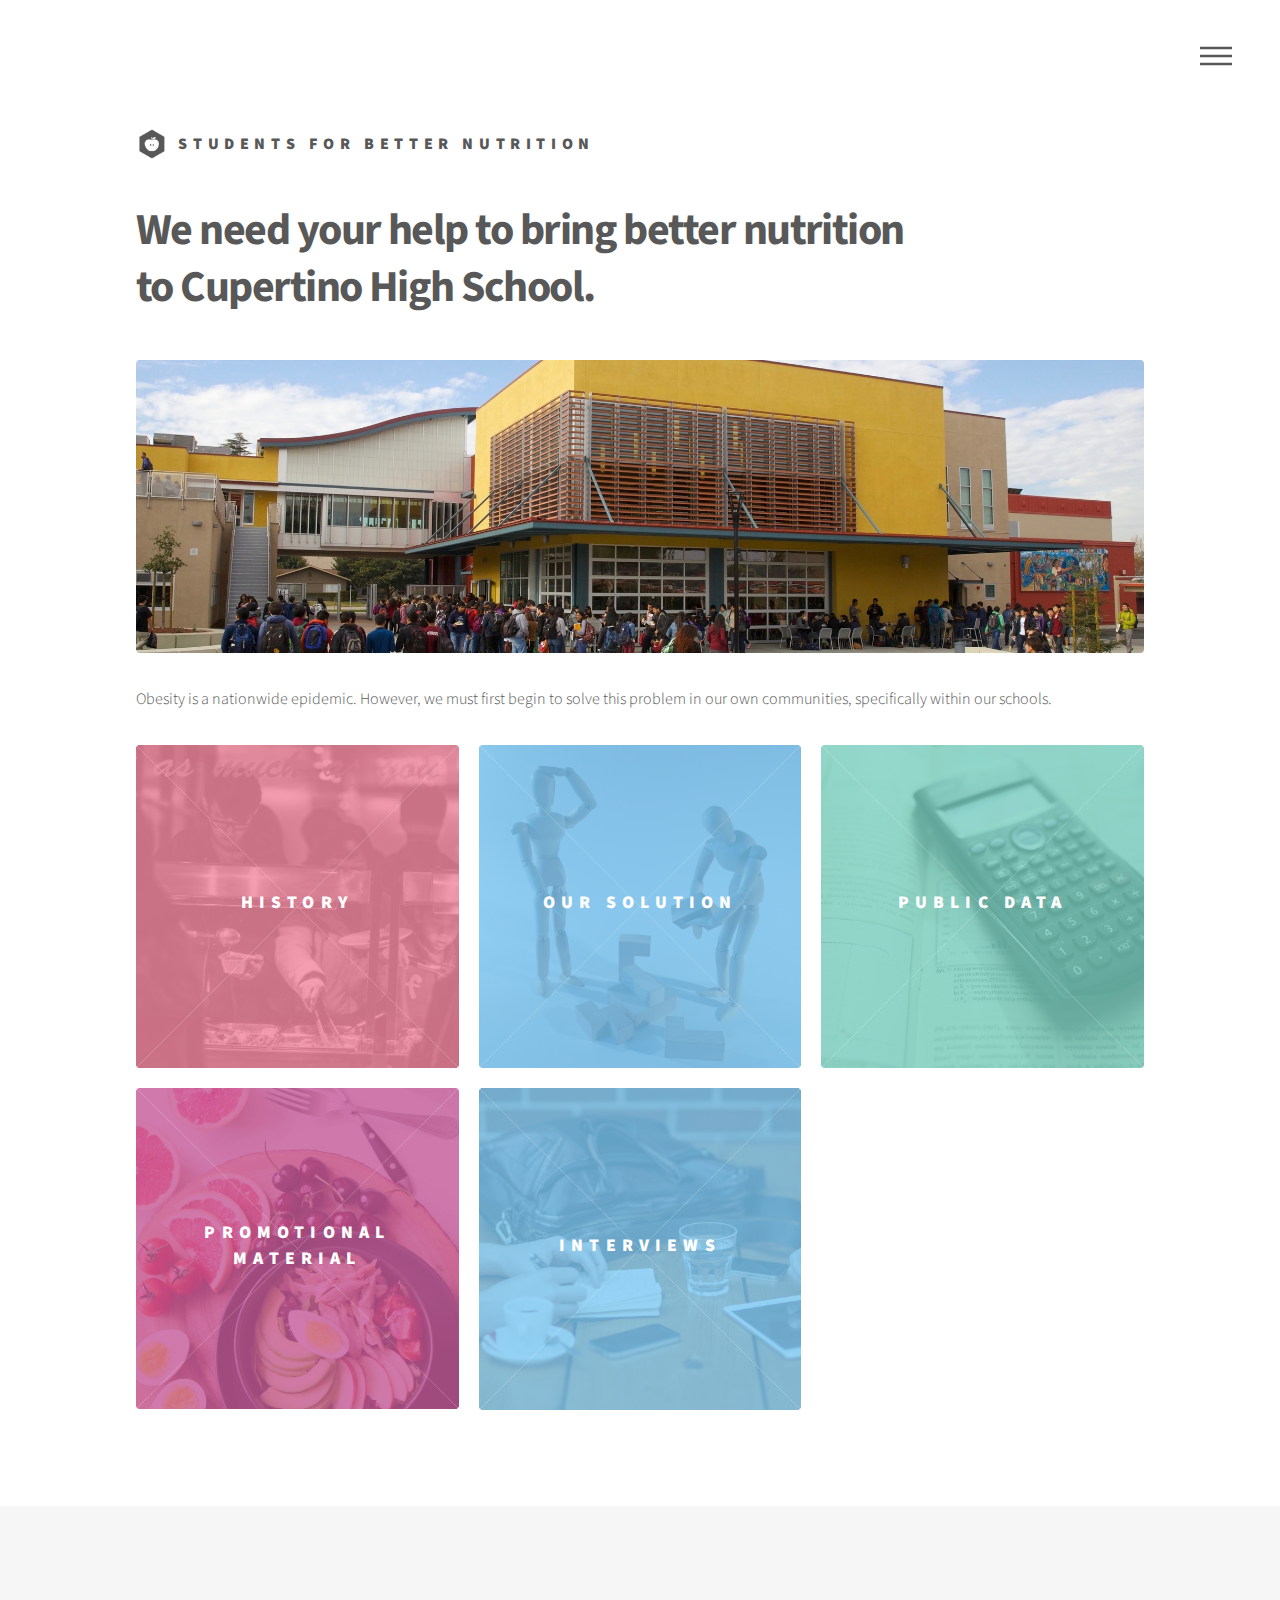
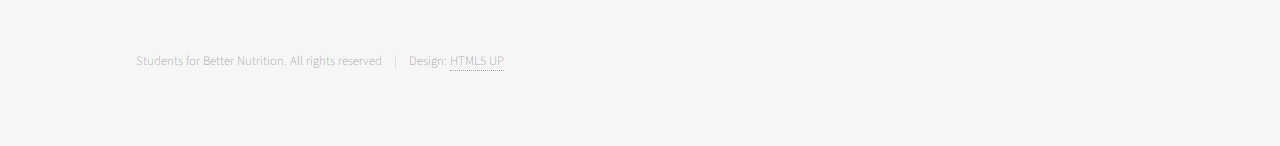
==== commit 1e642b79: "done" ====
--- a/index.html
+++ b/index.html
@@ -59,9 +59,9 @@
 							<section class="tiles">
 								<article class="style1">
 									<span class="image">
-										<img src="images/pic01.jpg" alt="" />
+										<img src="images/history-thumbnail.jpg" alt="" />
 									</span>
-									<a href="generic.html">
+									<a href="history.html">
 										<h2>History</h2>
 										<div class="content">
 											<p>Even as a world leader, we fail to equip our schools with proper nutrition to ensure young, bright minds and bodies. Poor nutition is not a recent development in the United States.</p>
@@ -70,9 +70,9 @@
 								</article>
 								<article class="style2">
 									<span class="image">
-										<img src="images/pic02.jpg" alt="" />
+										<img src="images/solution-thumbnail.jpg" alt="" />
 									</span>
-									<a href="generic.html">
+									<a href="solution.html">
 										<h2>Our Solution</h2>
 										<div class="content">
 											<p>We present our plan to engage students in their own health and take control of their future.</p>
@@ -81,9 +81,9 @@
 								</article>
 								<article class="style3">
 									<span class="image">
-										<img src="images/pic03.jpg" alt="" />
+										<img src="images/stats-thumbnail.jpg" alt="" />
 									</span>
-									<a href="generic.html">
+									<a href="stats.html">
 										<h2>Public Data</h2>
 										<div class="content">
 											<p>Our polling data is public and paints a picture of why nutrition is a critical issue in our community.</p>
@@ -92,56 +92,23 @@
 								</article>
 								<article class="style4">
 									<span class="image">
-										<img src="images/pic04.jpg" alt="" />
+										<img src="images/promo-thumbnail.jpg" alt="" />
 									</span>
-									<a href="generic.html">
+									<a href="promo.html">
 										<h2>Promotional Material</h2>
 										<div class="content">
 											<p>Graphics, videos, and images to promote the engagement of good nutritional habits.</p>
 										</div>
 									</a>
 								</article>
-								<article class="style5">
-									<span class="image">
-										<img src="images/pic05.jpg" alt="" />
-									</span>
-									<a href="generic.html">
-										<h2>Citations</h2>
-										<div class="content">
-											<p></p>
-										</div>
-									</a>
-								</article>
-								<article class="style6">
-									<span class="image">
-										<img src="images/pic06.jpg" alt="" />
-									</span>
-									<a href="generic.html">
-										<h2>Important Links</h2>
-										<div class="content">
-											<p>Webpages that can keep you informed about this crisis.</p>
-										</div>
-									</a>
-								</article>
 								<article class="style2">
 									<span class="image">
-										<img src="images/pic07.jpg" alt="" />
+										<img src="images/interview-thumbnail.jpg" alt="" />
 									</span>
-									<a href="generic.html">
+									<a href="interviews.html">
 										<h2>Interviews</h2>
 										<div class="content">
 											<p>Information from reputable sources about nutrition in Cupertino High School.</p>
-										</div>
-									</a>
-								</article>
-								<article class="style3">
-									<span class="image">
-										<img src="images/pic08.jpg" alt="" />
-									</span>
-									<a href="generic.html">
-										<h2>About Us</h2>
-										<div class="content">
-											<p>The faces behind this civic initiative.</p>
 										</div>
 									</a>
 								</article>
@@ -150,45 +117,13 @@
 					</div>
 
 				<!-- Footer -->
-					<footer id="footer">
-						<div class="inner">
-							<section>
-								<h2>Get in touch</h2>
-								<form method="post" action="#">
-									<div class="fields">
-										<div class="field half">
-											<input type="text" name="name" id="name" placeholder="Name" />
-										</div>
-										<div class="field half">
-											<input type="email" name="email" id="email" placeholder="Email" />
-										</div>
-										<div class="field">
-											<textarea name="message" id="message" placeholder="Message"></textarea>
-										</div>
-									</div>
-									<ul class="actions">
-										<li><input type="submit" value="Send" class="primary" /></li>
-									</ul>
-								</form>
-							</section>
-							<section>
-								<h2>Follow</h2>
-								<ul class="icons">
-									<li><a href="#" class="icon style2 fa-twitter"><span class="label">Twitter</span></a></li>
-									<li><a href="#" class="icon style2 fa-facebook"><span class="label">Facebook</span></a></li>
-									<li><a href="#" class="icon style2 fa-instagram"><span class="label">Instagram</span></a></li>
-									<li><a href="#" class="icon style2 fa-dribbble"><span class="label">Dribbble</span></a></li>
-									<li><a href="#" class="icon style2 fa-github"><span class="label">GitHub</span></a></li>
-									<li><a href="#" class="icon style2 fa-500px"><span class="label">500px</span></a></li>
-									<li><a href="#" class="icon style2 fa-phone"><span class="label">Phone</span></a></li>
-									<li><a href="#" class="icon style2 fa-envelope-o"><span class="label">Email</span></a></li>
-								</ul>
-							</section>
-							<ul class="copyright">
-								<li>&copy; Untitled. All rights reserved</li><li>Design: <a href="http://html5up.net">HTML5 UP</a></li>
-							</ul>
-						</div>
-					</footer>
+				<footer id="footer">
+					<div class="inner">
+						<ul class="copyright">
+							<li>Students for Better Nutrition. All rights reserved</li><li>Design: <a href="http://html5up.net">HTML5 UP</a></li>
+						</ul>
+					</div>
+				</footer>
 
 			</div>
 
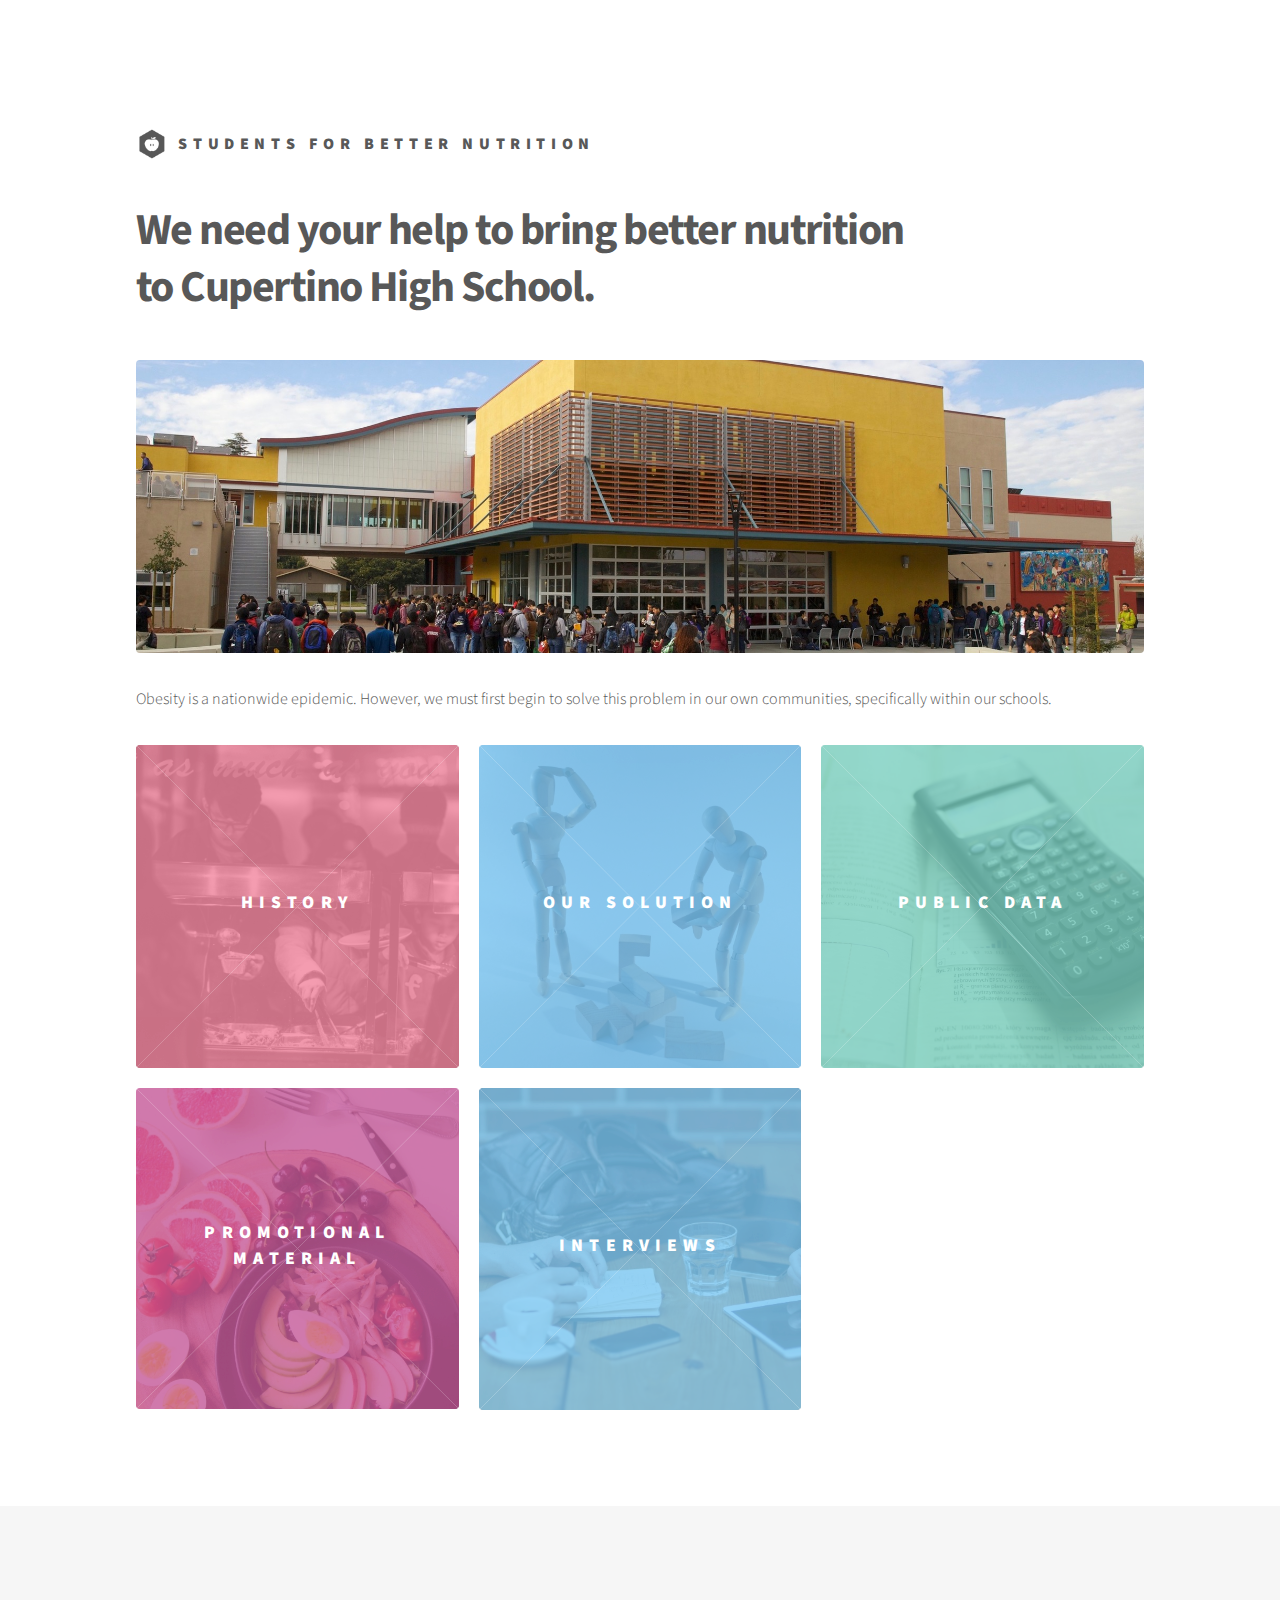
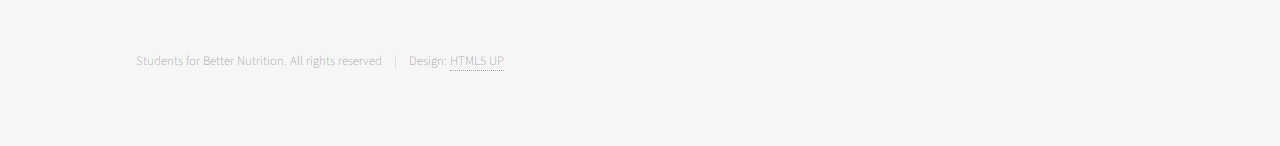
==== commit e3575dbd: "done" ====
--- a/index.html
+++ b/index.html
@@ -25,27 +25,9 @@
 									<span class="symbol"><img src="images/logo.png" alt="" /></span><span class="title">Students for Better Nutrition</span>
 								</a>
 
-							<!-- Nav -->
-								<nav>
-									<ul>
-										<li><a href="#menu">Menu</a></li>
-									</ul>
-								</nav>
-
 						</div>
 					</header>
 
-				<!-- Menu -->
-					<nav id="menu">
-						<h2>Menu</h2>
-						<ul>
-							<li><a href="index.html">Home</a></li>
-							<li><a href="generic.html">Ipsum veroeros</a></li>
-							<li><a href="generic.html">Tempus etiam</a></li>
-							<li><a href="generic.html">Consequat dolor</a></li>
-							<li><a href="elements.html">Elements</a></li>
-						</ul>
-					</nav>
 
 				<!-- Main -->
 					<div id="main">
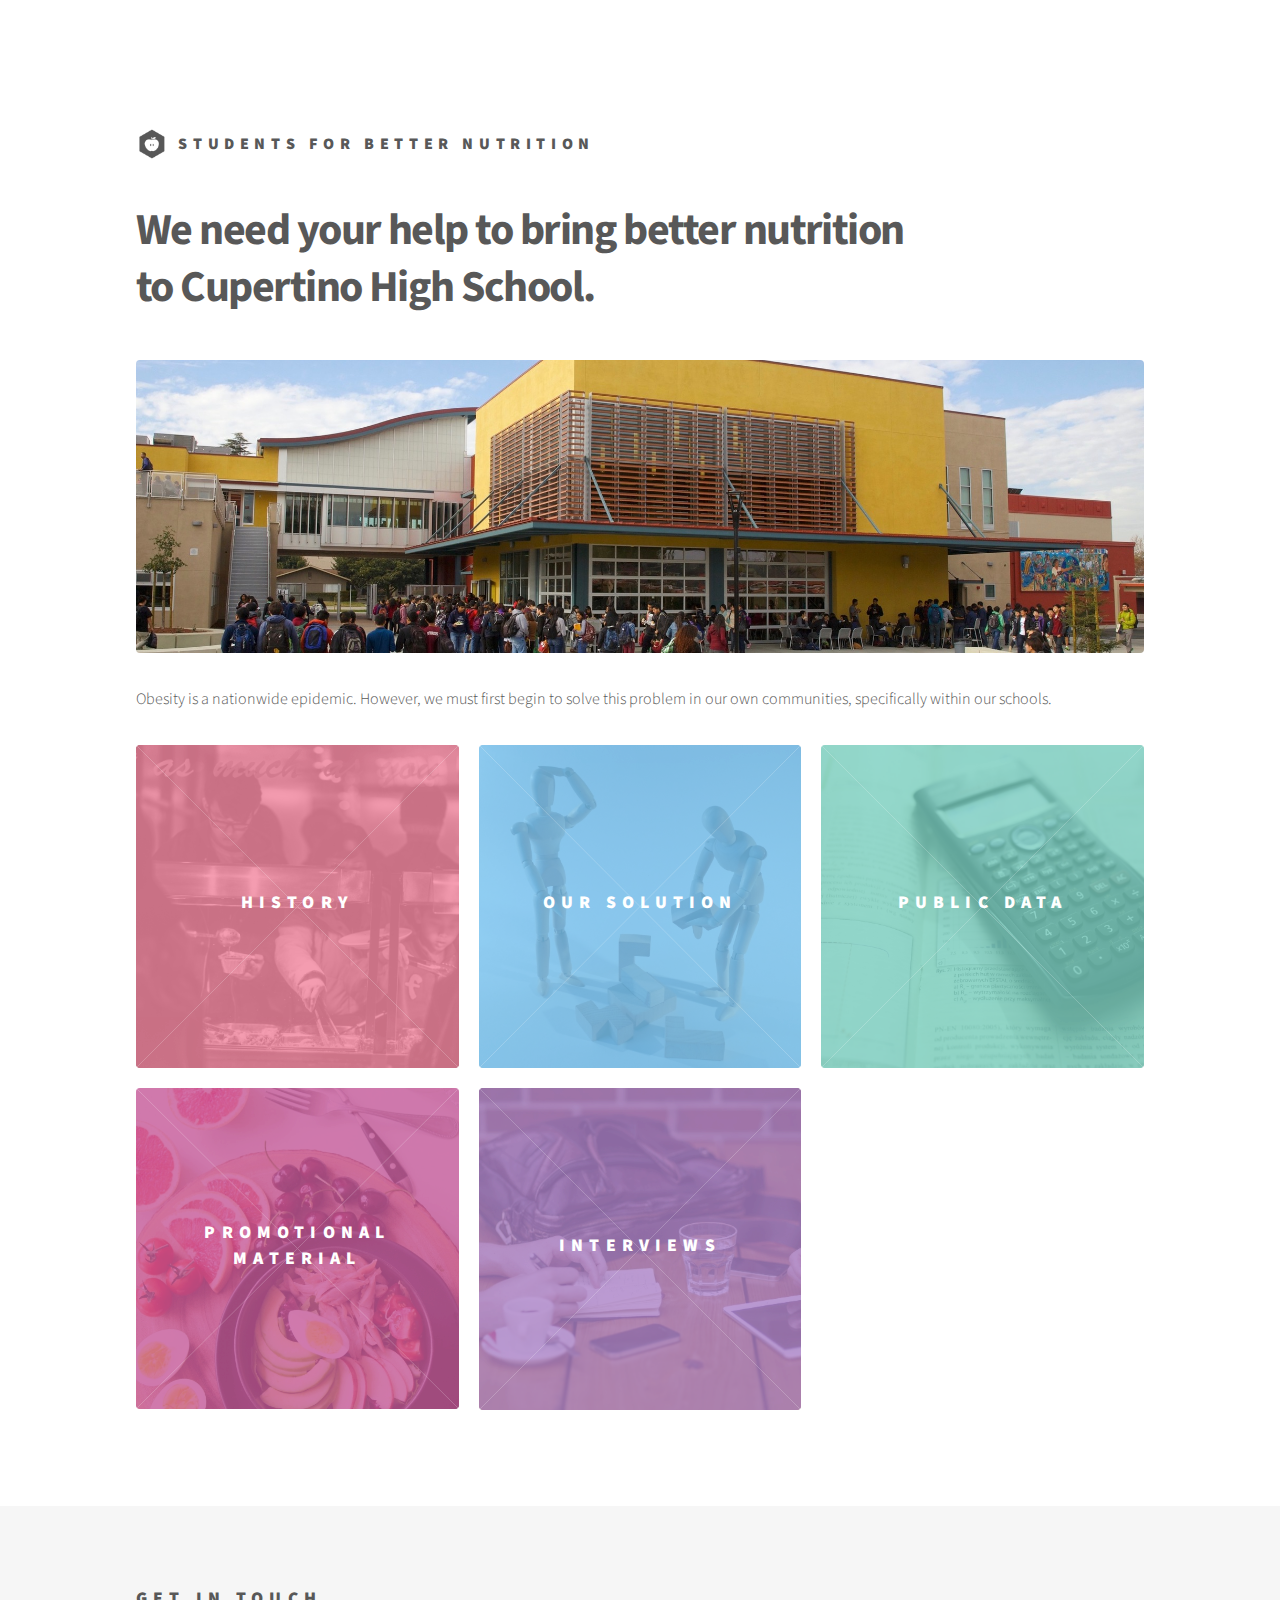
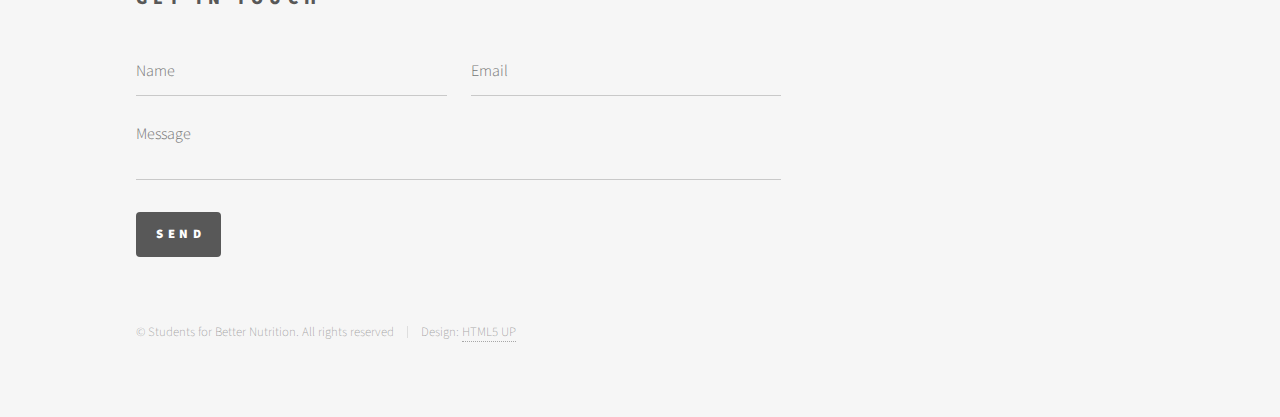
==== commit e5e01af4: "done" ====
--- a/index.html
+++ b/index.html
@@ -83,7 +83,7 @@
 										</div>
 									</a>
 								</article>
-								<article class="style2">
+								<article class="style5">
 									<span class="image">
 										<img src="images/interview-thumbnail.jpg" alt="" />
 									</span>
@@ -101,8 +101,27 @@
 				<!-- Footer -->
 				<footer id="footer">
 					<div class="inner">
+						<section>
+							<h2>Get in touch</h2>
+							<form method="post" action="https://formspree.io/anandbiju24@email.com">
+								<div class="fields" >
+									<div class="field half">
+										<input type="text" name="name" id="name" placeholder="Name" />
+									</div>
+									<div class="field half">
+										<input type="email" name="email" id="email" placeholder="Email" />
+									</div>
+									<div class="field">
+										<textarea name="message" id="message" placeholder="Message"></textarea>
+									</div>
+								</div>
+								<ul class="actions">
+									<li><input type="submit" value="Send" class="primary" /></li>
+								</ul>
+							</form>
+						</section>
 						<ul class="copyright">
-							<li>Students for Better Nutrition. All rights reserved</li><li>Design: <a href="http://html5up.net">HTML5 UP</a></li>
+							<li>&copy; Students for Better Nutrition. All rights reserved</li><li>Design: <a href="http://html5up.net">HTML5 UP</a></li>
 						</ul>
 					</div>
 				</footer>
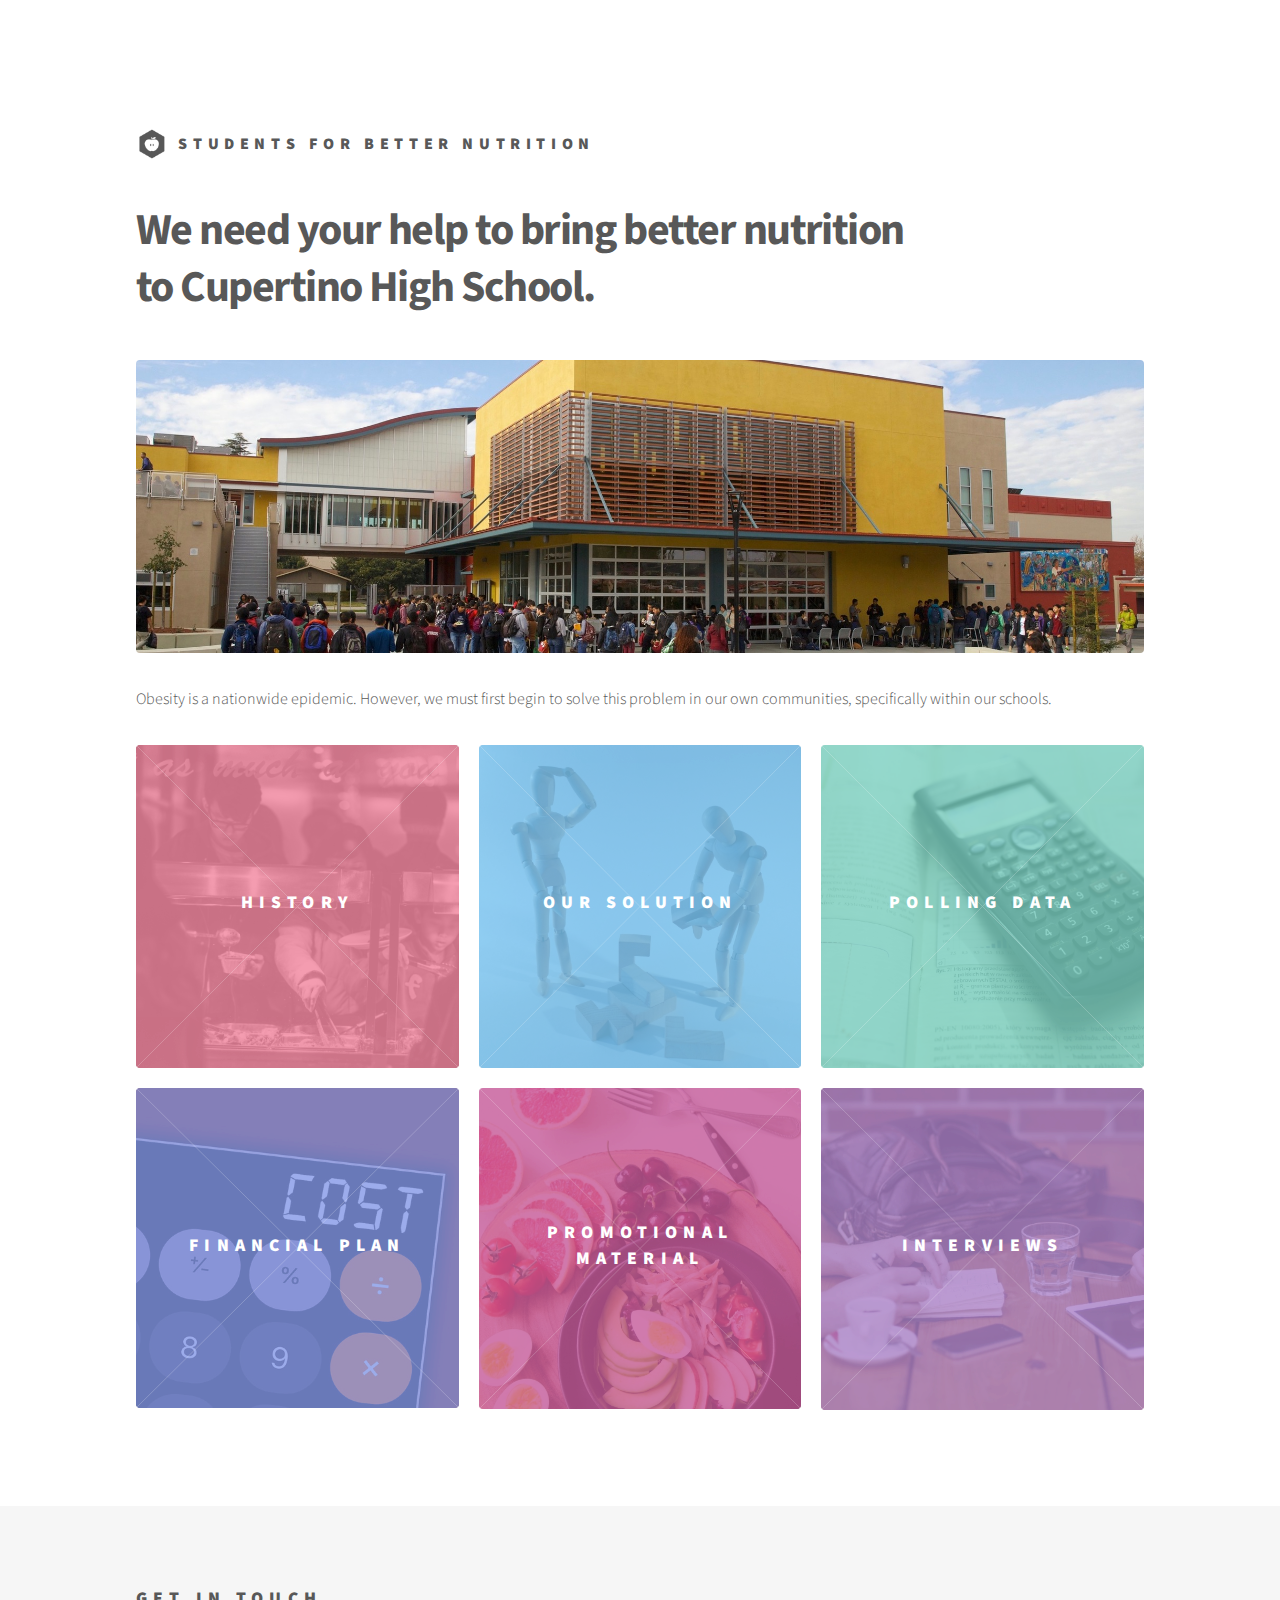
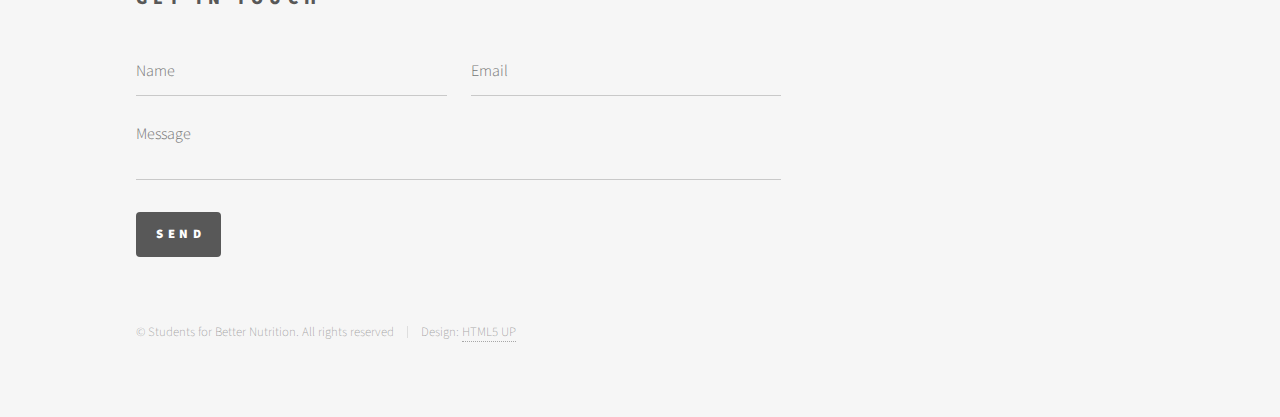
==== commit b57fabb5: "done" ====
--- a/index.html
+++ b/index.html
@@ -66,9 +66,20 @@
 										<img src="images/stats-thumbnail.jpg" alt="" />
 									</span>
 									<a href="stats.html">
-										<h2>Public Data</h2>
+										<h2>Polling Data</h2>
 										<div class="content">
 											<p>Our polling data is public and paints a picture of why nutrition is a critical issue in our community.</p>
+										</div>
+									</a>
+								</article>
+								<article class="style6">
+									<span class="image">
+										<img src="images/costs-thumbnail.jpg" alt="" />
+									</span>
+									<a href="costs.html">
+										<h2>Financial Plan</h2>
+										<div class="content">
+											<p>Monatary costs are necessary for any successful project. On this page, we share ours.</p>
 										</div>
 									</a>
 								</article>
@@ -103,7 +114,7 @@
 					<div class="inner">
 						<section>
 							<h2>Get in touch</h2>
-							<form method="post" action="https://formspree.io/anandbiju24@email.com">
+							<form method="post" action="https://formspree.io/vshenoy036@student.fuhsd.org">
 								<div class="fields" >
 									<div class="field half">
 										<input type="text" name="name" id="name" placeholder="Name" />
